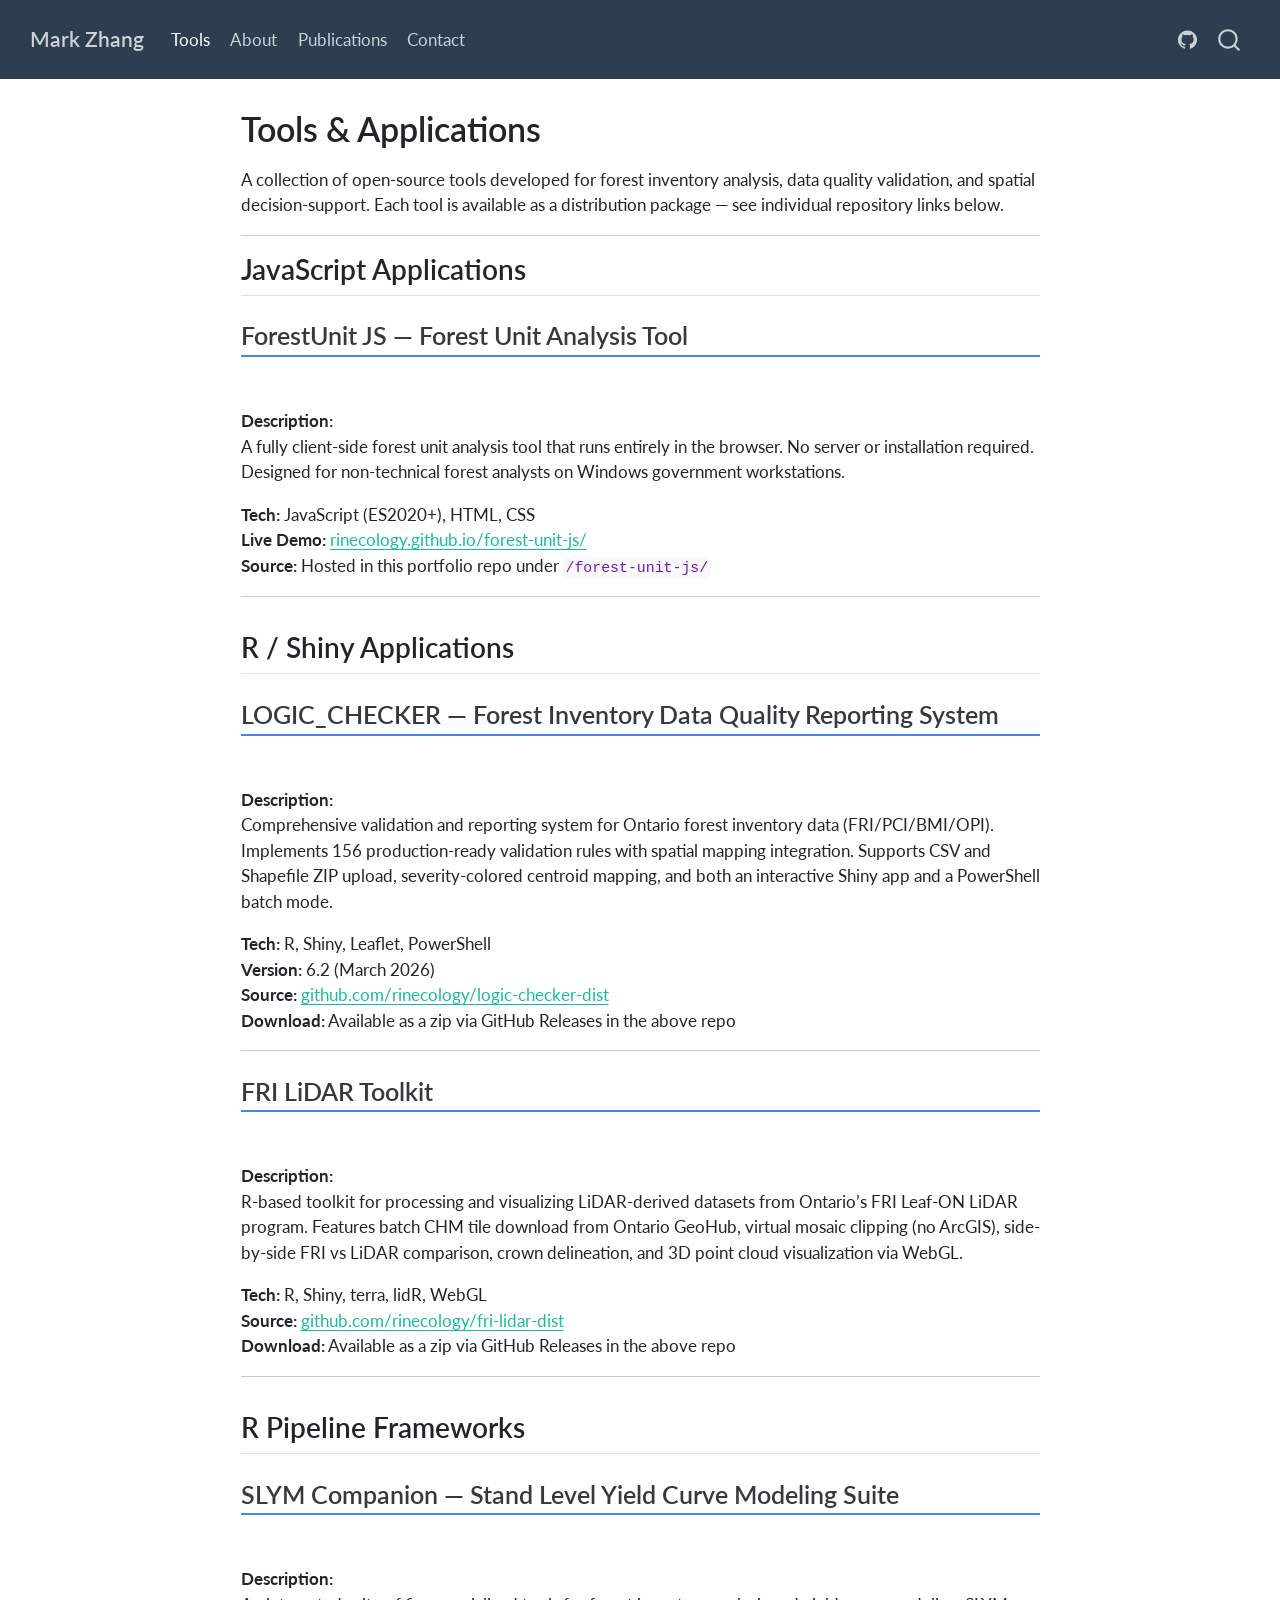
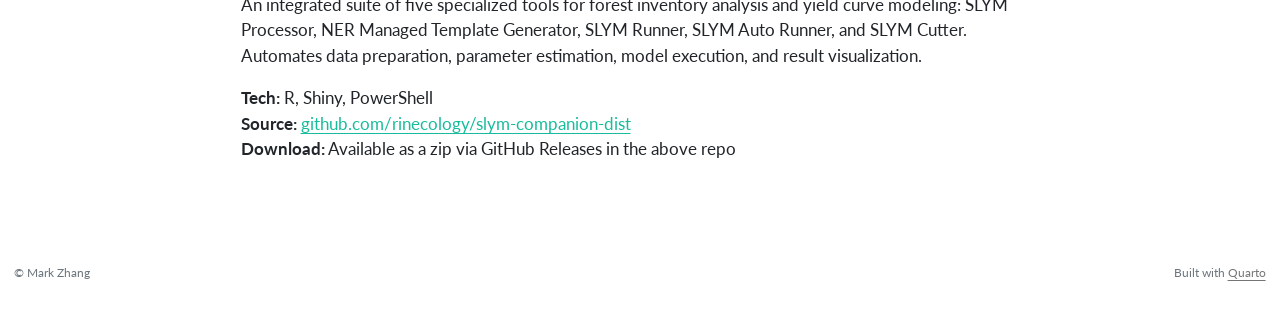
==== index.html @ b355d7df "Built site for gh-pages" ====
<!DOCTYPE html>
<html xmlns="http://www.w3.org/1999/xhtml" lang="en" xml:lang="en"><head>

<meta charset="utf-8">
<meta name="generator" content="quarto-1.7.31">

<meta name="viewport" content="width=device-width, initial-scale=1.0, user-scalable=yes">


<title>Tools &amp; Applications – Mark Zhang</title>
<style>
code{white-space: pre-wrap;}
span.smallcaps{font-variant: small-caps;}
div.columns{display: flex; gap: min(4vw, 1.5em);}
div.column{flex: auto; overflow-x: auto;}
div.hanging-indent{margin-left: 1.5em; text-indent: -1.5em;}
ul.task-list{list-style: none;}
ul.task-list li input[type="checkbox"] {
  width: 0.8em;
  margin: 0 0.8em 0.2em -1em; /* quarto-specific, see https://github.com/quarto-dev/quarto-cli/issues/4556 */ 
  vertical-align: middle;
}
</style>


<script src="site_libs/quarto-nav/quarto-nav.js"></script>
<script src="site_libs/quarto-nav/headroom.min.js"></script>
<script src="site_libs/clipboard/clipboard.min.js"></script>
<script src="site_libs/quarto-search/autocomplete.umd.js"></script>
<script src="site_libs/quarto-search/fuse.min.js"></script>
<script src="site_libs/quarto-search/quarto-search.js"></script>
<meta name="quarto:offset" content="./">
<script src="site_libs/quarto-html/quarto.js" type="module"></script>
<script src="site_libs/quarto-html/tabsets/tabsets.js" type="module"></script>
<script src="site_libs/quarto-html/popper.min.js"></script>
<script src="site_libs/quarto-html/tippy.umd.min.js"></script>
<script src="site_libs/quarto-html/anchor.min.js"></script>
<link href="site_libs/quarto-html/tippy.css" rel="stylesheet">
<link href="site_libs/quarto-html/quarto-syntax-highlighting-e1a5c8363afafaef2c763b6775fbf3ca.css" rel="stylesheet" id="quarto-text-highlighting-styles">
<script src="site_libs/bootstrap/bootstrap.min.js"></script>
<link href="site_libs/bootstrap/bootstrap-icons.css" rel="stylesheet">
<link href="site_libs/bootstrap/bootstrap-cc63fce9873912f1bbbccf05079cc9ea.min.css" rel="stylesheet" append-hash="true" id="quarto-bootstrap" data-mode="light">
<script id="quarto-search-options" type="application/json">{
  "location": "navbar",
  "copy-button": false,
  "collapse-after": 3,
  "panel-placement": "end",
  "type": "overlay",
  "limit": 50,
  "keyboard-shortcut": [
    "f",
    "/",
    "s"
  ],
  "show-item-context": false,
  "language": {
    "search-no-results-text": "No results",
    "search-matching-documents-text": "matching documents",
    "search-copy-link-title": "Copy link to search",
    "search-hide-matches-text": "Hide additional matches",
    "search-more-match-text": "more match in this document",
    "search-more-matches-text": "more matches in this document",
    "search-clear-button-title": "Clear",
    "search-text-placeholder": "",
    "search-detached-cancel-button-title": "Cancel",
    "search-submit-button-title": "Submit",
    "search-label": "Search"
  }
}</script>


<link rel="stylesheet" href="styles.css">
</head>

<body class="nav-fixed fullcontent quarto-light">

<div id="quarto-search-results"></div>
  <header id="quarto-header" class="headroom fixed-top">
    <nav class="navbar navbar-expand-lg " data-bs-theme="dark">
      <div class="navbar-container container-fluid">
      <div class="navbar-brand-container mx-auto">
    <a class="navbar-brand" href="./index.html">
    <span class="navbar-title">Mark Zhang</span>
    </a>
  </div>
            <div id="quarto-search" class="" title="Search"></div>
          <button class="navbar-toggler" type="button" data-bs-toggle="collapse" data-bs-target="#navbarCollapse" aria-controls="navbarCollapse" role="menu" aria-expanded="false" aria-label="Toggle navigation" onclick="if (window.quartoToggleHeadroom) { window.quartoToggleHeadroom(); }">
  <span class="navbar-toggler-icon"></span>
</button>
          <div class="collapse navbar-collapse" id="navbarCollapse">
            <ul class="navbar-nav navbar-nav-scroll me-auto">
  <li class="nav-item">
    <a class="nav-link active" href="./index.html" aria-current="page"> 
<span class="menu-text">Tools</span></a>
  </li>  
  <li class="nav-item">
    <a class="nav-link" href="./about.html"> 
<span class="menu-text">About</span></a>
  </li>  
  <li class="nav-item">
    <a class="nav-link" href="./publications.html"> 
<span class="menu-text">Publications</span></a>
  </li>  
  <li class="nav-item">
    <a class="nav-link" href="./contact.html"> 
<span class="menu-text">Contact</span></a>
  </li>  
</ul>
            <ul class="navbar-nav navbar-nav-scroll ms-auto">
  <li class="nav-item compact">
    <a class="nav-link" href="https://github.com/rinecology"> <i class="bi bi-github" role="img">
</i> 
<span class="menu-text"></span></a>
  </li>  
</ul>
          </div> <!-- /navcollapse -->
            <div class="quarto-navbar-tools">
</div>
      </div> <!-- /container-fluid -->
    </nav>
</header>
<!-- content -->
<div id="quarto-content" class="quarto-container page-columns page-rows-contents page-layout-article page-navbar">
<!-- sidebar -->
<!-- margin-sidebar -->
    
<!-- main -->
<main class="content" id="quarto-document-content">

<header id="title-block-header" class="quarto-title-block default">
<div class="quarto-title">
<h1 class="title">Tools &amp; Applications</h1>
</div>



<div class="quarto-title-meta">

    
  
    
  </div>
  


</header>


<p>A collection of open-source tools developed for forest inventory analysis, data quality validation, and spatial decision-support. Each tool is available as a distribution package — see individual repository links below.</p>
<hr>
<section id="javascript-applications" class="level2">
<h2 class="anchored" data-anchor-id="javascript-applications">JavaScript Applications</h2>
<section id="forestunit-js-forest-unit-analysis-tool" class="level3">
<h3 class="anchored" data-anchor-id="forestunit-js-forest-unit-analysis-tool">ForestUnit JS — Forest Unit Analysis Tool</h3>
<p><img src="images/screenshots/forest-unit.png" class="img-fluid"></p>
<p><strong>Description:</strong><br>
A fully client-side forest unit analysis tool that runs entirely in the browser. No server or installation required. Designed for non-technical forest analysts on Windows government workstations.</p>
<p><strong>Tech:</strong> JavaScript (ES2020+), HTML, CSS<br>
<strong>Live Demo:</strong> <a href="https://rinecology.github.io/forest-unit-js/">rinecology.github.io/forest-unit-js/</a><br>
<strong>Source:</strong> Hosted in this portfolio repo under <code>/forest-unit-js/</code></p>
<hr>
</section>
</section>
<section id="r-shiny-applications" class="level2">
<h2 class="anchored" data-anchor-id="r-shiny-applications">R / Shiny Applications</h2>
<section id="logic_checker-forest-inventory-data-quality-reporting-system" class="level3">
<h3 class="anchored" data-anchor-id="logic_checker-forest-inventory-data-quality-reporting-system">LOGIC_CHECKER — Forest Inventory Data Quality Reporting System</h3>
<p><img src="images/screenshots/logic-checker.png" class="img-fluid"></p>
<p><strong>Description:</strong><br>
Comprehensive validation and reporting system for Ontario forest inventory data (FRI/PCI/BMI/OPI). Implements 156 production-ready validation rules with spatial mapping integration. Supports CSV and Shapefile ZIP upload, severity-colored centroid mapping, and both an interactive Shiny app and a PowerShell batch mode.</p>
<p><strong>Tech:</strong> R, Shiny, Leaflet, PowerShell<br>
<strong>Version:</strong> 6.2 (March 2026)<br>
<strong>Source:</strong> <a href="https://github.com/rinecology/logic-checker-dist">github.com/rinecology/logic-checker-dist</a><br>
<strong>Download:</strong> Available as a zip via GitHub Releases in the above repo</p>
<hr>
</section>
<section id="fri-lidar-toolkit" class="level3">
<h3 class="anchored" data-anchor-id="fri-lidar-toolkit">FRI LiDAR Toolkit</h3>
<p><img src="images/screenshots/fri-lidar.png" class="img-fluid"></p>
<p><strong>Description:</strong><br>
R-based toolkit for processing and visualizing LiDAR-derived datasets from Ontario’s FRI Leaf-ON LiDAR program. Features batch CHM tile download from Ontario GeoHub, virtual mosaic clipping (no ArcGIS), side-by-side FRI vs LiDAR comparison, crown delineation, and 3D point cloud visualization via WebGL.</p>
<p><strong>Tech:</strong> R, Shiny, terra, lidR, WebGL<br>
<strong>Source:</strong> <a href="https://github.com/rinecology/fri-lidar-dist">github.com/rinecology/fri-lidar-dist</a><br>
<strong>Download:</strong> Available as a zip via GitHub Releases in the above repo</p>
<hr>
</section>
</section>
<section id="r-pipeline-frameworks" class="level2">
<h2 class="anchored" data-anchor-id="r-pipeline-frameworks">R Pipeline Frameworks</h2>
<section id="slym-companion-stand-level-yield-curve-modeling-suite" class="level3">
<h3 class="anchored" data-anchor-id="slym-companion-stand-level-yield-curve-modeling-suite">SLYM Companion — Stand Level Yield Curve Modeling Suite</h3>
<p><img src="images/screenshots/slym.png" class="img-fluid"></p>
<p><strong>Description:</strong><br>
An integrated suite of five specialized tools for forest inventory analysis and yield curve modeling: SLYM Processor, NER Managed Template Generator, SLYM Runner, SLYM Auto Runner, and SLYM Cutter. Automates data preparation, parameter estimation, model execution, and result visualization.</p>
<p><strong>Tech:</strong> R, Shiny, PowerShell<br>
<strong>Source:</strong> <a href="https://github.com/rinecology/slym-companion-dist">github.com/rinecology/slym-companion-dist</a><br>
<strong>Download:</strong> Available as a zip via GitHub Releases in the above repo</p>


</section>
</section>

</main> <!-- /main -->
<script id="quarto-html-after-body" type="application/javascript">
  window.document.addEventListener("DOMContentLoaded", function (event) {
    const icon = "";
    const anchorJS = new window.AnchorJS();
    anchorJS.options = {
      placement: 'right',
      icon: icon
    };
    anchorJS.add('.anchored');
    const isCodeAnnotation = (el) => {
      for (const clz of el.classList) {
        if (clz.startsWith('code-annotation-')) {                     
          return true;
        }
      }
      return false;
    }
    const onCopySuccess = function(e) {
      // button target
      const button = e.trigger;
      // don't keep focus
      button.blur();
      // flash "checked"
      button.classList.add('code-copy-button-checked');
      var currentTitle = button.getAttribute("title");
      button.setAttribute("title", "Copied!");
      let tooltip;
      if (window.bootstrap) {
        button.setAttribute("data-bs-toggle", "tooltip");
        button.setAttribute("data-bs-placement", "left");
        button.setAttribute("data-bs-title", "Copied!");
        tooltip = new bootstrap.Tooltip(button, 
          { trigger: "manual", 
            customClass: "code-copy-button-tooltip",
            offset: [0, -8]});
        tooltip.show();    
      }
      setTimeout(function() {
        if (tooltip) {
          tooltip.hide();
          button.removeAttribute("data-bs-title");
          button.removeAttribute("data-bs-toggle");
          button.removeAttribute("data-bs-placement");
        }
        button.setAttribute("title", currentTitle);
        button.classList.remove('code-copy-button-checked');
      }, 1000);
      // clear code selection
      e.clearSelection();
    }
    const getTextToCopy = function(trigger) {
        const codeEl = trigger.previousElementSibling.cloneNode(true);
        for (const childEl of codeEl.children) {
          if (isCodeAnnotation(childEl)) {
            childEl.remove();
          }
        }
        return codeEl.innerText;
    }
    const clipboard = new window.ClipboardJS('.code-copy-button:not([data-in-quarto-modal])', {
      text: getTextToCopy
    });
    clipboard.on('success', onCopySuccess);
    if (window.document.getElementById('quarto-embedded-source-code-modal')) {
      const clipboardModal = new window.ClipboardJS('.code-copy-button[data-in-quarto-modal]', {
        text: getTextToCopy,
        container: window.document.getElementById('quarto-embedded-source-code-modal')
      });
      clipboardModal.on('success', onCopySuccess);
    }
      var localhostRegex = new RegExp(/^(?:http|https):\/\/localhost\:?[0-9]*\//);
      var mailtoRegex = new RegExp(/^mailto:/);
        var filterRegex = new RegExp('/' + window.location.host + '/');
      var isInternal = (href) => {
          return filterRegex.test(href) || localhostRegex.test(href) || mailtoRegex.test(href);
      }
      // Inspect non-navigation links and adorn them if external
     var links = window.document.querySelectorAll('a[href]:not(.nav-link):not(.navbar-brand):not(.toc-action):not(.sidebar-link):not(.sidebar-item-toggle):not(.pagination-link):not(.no-external):not([aria-hidden]):not(.dropdown-item):not(.quarto-navigation-tool):not(.about-link)');
      for (var i=0; i<links.length; i++) {
        const link = links[i];
        if (!isInternal(link.href)) {
          // undo the damage that might have been done by quarto-nav.js in the case of
          // links that we want to consider external
          if (link.dataset.originalHref !== undefined) {
            link.href = link.dataset.originalHref;
          }
        }
      }
    function tippyHover(el, contentFn, onTriggerFn, onUntriggerFn) {
      const config = {
        allowHTML: true,
        maxWidth: 500,
        delay: 100,
        arrow: false,
        appendTo: function(el) {
            return el.parentElement;
        },
        interactive: true,
        interactiveBorder: 10,
        theme: 'quarto',
        placement: 'bottom-start',
      };
      if (contentFn) {
        config.content = contentFn;
      }
      if (onTriggerFn) {
        config.onTrigger = onTriggerFn;
      }
      if (onUntriggerFn) {
        config.onUntrigger = onUntriggerFn;
      }
      window.tippy(el, config); 
    }
    const noterefs = window.document.querySelectorAll('a[role="doc-noteref"]');
    for (var i=0; i<noterefs.length; i++) {
      const ref = noterefs[i];
      tippyHover(ref, function() {
        // use id or data attribute instead here
        let href = ref.getAttribute('data-footnote-href') || ref.getAttribute('href');
        try { href = new URL(href).hash; } catch {}
        const id = href.replace(/^#\/?/, "");
        const note = window.document.getElementById(id);
        if (note) {
          return note.innerHTML;
        } else {
          return "";
        }
      });
    }
    const xrefs = window.document.querySelectorAll('a.quarto-xref');
    const processXRef = (id, note) => {
      // Strip column container classes
      const stripColumnClz = (el) => {
        el.classList.remove("page-full", "page-columns");
        if (el.children) {
          for (const child of el.children) {
            stripColumnClz(child);
          }
        }
      }
      stripColumnClz(note)
      if (id === null || id.startsWith('sec-')) {
        // Special case sections, only their first couple elements
        const container = document.createElement("div");
        if (note.children && note.children.length > 2) {
          container.appendChild(note.children[0].cloneNode(true));
          for (let i = 1; i < note.children.length; i++) {
            const child = note.children[i];
            if (child.tagName === "P" && child.innerText === "") {
              continue;
            } else {
              container.appendChild(child.cloneNode(true));
              break;
            }
          }
          if (window.Quarto?.typesetMath) {
            window.Quarto.typesetMath(container);
          }
          return container.innerHTML
        } else {
          if (window.Quarto?.typesetMath) {
            window.Quarto.typesetMath(note);
          }
          return note.innerHTML;
        }
      } else {
        // Remove any anchor links if they are present
        const anchorLink = note.querySelector('a.anchorjs-link');
        if (anchorLink) {
          anchorLink.remove();
        }
        if (window.Quarto?.typesetMath) {
          window.Quarto.typesetMath(note);
        }
        if (note.classList.contains("callout")) {
          return note.outerHTML;
        } else {
          return note.innerHTML;
        }
      }
    }
    for (var i=0; i<xrefs.length; i++) {
      const xref = xrefs[i];
      tippyHover(xref, undefined, function(instance) {
        instance.disable();
        let url = xref.getAttribute('href');
        let hash = undefined; 
        if (url.startsWith('#')) {
          hash = url;
        } else {
          try { hash = new URL(url).hash; } catch {}
        }
        if (hash) {
          const id = hash.replace(/^#\/?/, "");
          const note = window.document.getElementById(id);
          if (note !== null) {
            try {
              const html = processXRef(id, note.cloneNode(true));
              instance.setContent(html);
            } finally {
              instance.enable();
              instance.show();
            }
          } else {
            // See if we can fetch this
            fetch(url.split('#')[0])
            .then(res => res.text())
            .then(html => {
              const parser = new DOMParser();
              const htmlDoc = parser.parseFromString(html, "text/html");
              const note = htmlDoc.getElementById(id);
              if (note !== null) {
                const html = processXRef(id, note);
                instance.setContent(html);
              } 
            }).finally(() => {
              instance.enable();
              instance.show();
            });
          }
        } else {
          // See if we can fetch a full url (with no hash to target)
          // This is a special case and we should probably do some content thinning / targeting
          fetch(url)
          .then(res => res.text())
          .then(html => {
            const parser = new DOMParser();
            const htmlDoc = parser.parseFromString(html, "text/html");
            const note = htmlDoc.querySelector('main.content');
            if (note !== null) {
              // This should only happen for chapter cross references
              // (since there is no id in the URL)
              // remove the first header
              if (note.children.length > 0 && note.children[0].tagName === "HEADER") {
                note.children[0].remove();
              }
              const html = processXRef(null, note);
              instance.setContent(html);
            } 
          }).finally(() => {
            instance.enable();
            instance.show();
          });
        }
      }, function(instance) {
      });
    }
        let selectedAnnoteEl;
        const selectorForAnnotation = ( cell, annotation) => {
          let cellAttr = 'data-code-cell="' + cell + '"';
          let lineAttr = 'data-code-annotation="' +  annotation + '"';
          const selector = 'span[' + cellAttr + '][' + lineAttr + ']';
          return selector;
        }
        const selectCodeLines = (annoteEl) => {
          const doc = window.document;
          const targetCell = annoteEl.getAttribute("data-target-cell");
          const targetAnnotation = annoteEl.getAttribute("data-target-annotation");
          const annoteSpan = window.document.querySelector(selectorForAnnotation(targetCell, targetAnnotation));
          const lines = annoteSpan.getAttribute("data-code-lines").split(",");
          const lineIds = lines.map((line) => {
            return targetCell + "-" + line;
          })
          let top = null;
          let height = null;
          let parent = null;
          if (lineIds.length > 0) {
              //compute the position of the single el (top and bottom and make a div)
              const el = window.document.getElementById(lineIds[0]);
              top = el.offsetTop;
              height = el.offsetHeight;
              parent = el.parentElement.parentElement;
            if (lineIds.length > 1) {
              const lastEl = window.document.getElementById(lineIds[lineIds.length - 1]);
              const bottom = lastEl.offsetTop + lastEl.offsetHeight;
              height = bottom - top;
            }
            if (top !== null && height !== null && parent !== null) {
              // cook up a div (if necessary) and position it 
              let div = window.document.getElementById("code-annotation-line-highlight");
              if (div === null) {
                div = window.document.createElement("div");
                div.setAttribute("id", "code-annotation-line-highlight");
                div.style.position = 'absolute';
                parent.appendChild(div);
              }
              div.style.top = top - 2 + "px";
              div.style.height = height + 4 + "px";
              div.style.left = 0;
              let gutterDiv = window.document.getElementById("code-annotation-line-highlight-gutter");
              if (gutterDiv === null) {
                gutterDiv = window.document.createElement("div");
                gutterDiv.setAttribute("id", "code-annotation-line-highlight-gutter");
                gutterDiv.style.position = 'absolute';
                const codeCell = window.document.getElementById(targetCell);
                const gutter = codeCell.querySelector('.code-annotation-gutter');
                gutter.appendChild(gutterDiv);
              }
              gutterDiv.style.top = top - 2 + "px";
              gutterDiv.style.height = height + 4 + "px";
            }
            selectedAnnoteEl = annoteEl;
          }
        };
        const unselectCodeLines = () => {
          const elementsIds = ["code-annotation-line-highlight", "code-annotation-line-highlight-gutter"];
          elementsIds.forEach((elId) => {
            const div = window.document.getElementById(elId);
            if (div) {
              div.remove();
            }
          });
          selectedAnnoteEl = undefined;
        };
          // Handle positioning of the toggle
      window.addEventListener(
        "resize",
        throttle(() => {
          elRect = undefined;
          if (selectedAnnoteEl) {
            selectCodeLines(selectedAnnoteEl);
          }
        }, 10)
      );
      function throttle(fn, ms) {
      let throttle = false;
      let timer;
        return (...args) => {
          if(!throttle) { // first call gets through
              fn.apply(this, args);
              throttle = true;
          } else { // all the others get throttled
              if(timer) clearTimeout(timer); // cancel #2
              timer = setTimeout(() => {
                fn.apply(this, args);
                timer = throttle = false;
              }, ms);
          }
        };
      }
        // Attach click handler to the DT
        const annoteDls = window.document.querySelectorAll('dt[data-target-cell]');
        for (const annoteDlNode of annoteDls) {
          annoteDlNode.addEventListener('click', (event) => {
            const clickedEl = event.target;
            if (clickedEl !== selectedAnnoteEl) {
              unselectCodeLines();
              const activeEl = window.document.querySelector('dt[data-target-cell].code-annotation-active');
              if (activeEl) {
                activeEl.classList.remove('code-annotation-active');
              }
              selectCodeLines(clickedEl);
              clickedEl.classList.add('code-annotation-active');
            } else {
              // Unselect the line
              unselectCodeLines();
              clickedEl.classList.remove('code-annotation-active');
            }
          });
        }
    const findCites = (el) => {
      const parentEl = el.parentElement;
      if (parentEl) {
        const cites = parentEl.dataset.cites;
        if (cites) {
          return {
            el,
            cites: cites.split(' ')
          };
        } else {
          return findCites(el.parentElement)
        }
      } else {
        return undefined;
      }
    };
    var bibliorefs = window.document.querySelectorAll('a[role="doc-biblioref"]');
    for (var i=0; i<bibliorefs.length; i++) {
      const ref = bibliorefs[i];
      const citeInfo = findCites(ref);
      if (citeInfo) {
        tippyHover(citeInfo.el, function() {
          var popup = window.document.createElement('div');
          citeInfo.cites.forEach(function(cite) {
            var citeDiv = window.document.createElement('div');
            citeDiv.classList.add('hanging-indent');
            citeDiv.classList.add('csl-entry');
            var biblioDiv = window.document.getElementById('ref-' + cite);
            if (biblioDiv) {
              citeDiv.innerHTML = biblioDiv.innerHTML;
            }
            popup.appendChild(citeDiv);
          });
          return popup.innerHTML;
        });
      }
    }
  });
  </script>
</div> <!-- /content -->
<footer class="footer">
  <div class="nav-footer">
    <div class="nav-footer-left">
<p>© Mark Zhang</p>
</div>   
    <div class="nav-footer-center">
      &nbsp;
    </div>
    <div class="nav-footer-right">
<p>Built with <a href="https://quarto.org">Quarto</a></p>
</div>
  </div>
</footer>




</body></html>
---- site_libs/quarto-html/tippy.css ----
.tippy-box[data-animation=fade][data-state=hidden]{opacity:0}[data-tippy-root]{max-width:calc(100vw - 10px)}.tippy-box{position:relative;background-color:#333;color:#fff;border-radius:4px;font-size:14px;line-height:1.4;white-space:normal;outline:0;transition-property:transform,visibility,opacity}.tippy-box[data-placement^=top]>.tippy-arrow{bottom:0}.tippy-box[data-placement^=top]>.tippy-arrow:before{bottom:-7px;left:0;border-width:8px 8px 0;border-top-color:initial;transform-origin:center top}.tippy-box[data-placement^=bottom]>.tippy-arrow{top:0}.tippy-box[data-placement^=bottom]>.tippy-arrow:before{top:-7px;left:0;border-width:0 8px 8px;border-bottom-color:initial;transform-origin:center bottom}.tippy-box[data-placement^=left]>.tippy-arrow{right:0}.tippy-box[data-placement^=left]>.tippy-arrow:before{border-width:8px 0 8px 8px;border-left-color:initial;right:-7px;transform-origin:center left}.tippy-box[data-placement^=right]>.tippy-arrow{left:0}.tippy-box[data-placement^=right]>.tippy-arrow:before{left:-7px;border-width:8px 8px 8px 0;border-right-color:initial;transform-origin:center right}.tippy-box[data-inertia][data-state=visible]{transition-timing-function:cubic-bezier(.54,1.5,.38,1.11)}.tippy-arrow{width:16px;height:16px;color:#333}.tippy-arrow:before{content:"";position:absolute;border-color:transparent;border-style:solid}.tippy-content{position:relative;padding:5px 9px;z-index:1}
---- site_libs/quarto-html/quarto-syntax-highlighting-e1a5c8363afafaef2c763b6775fbf3ca.css ----
/* quarto syntax highlight colors */
:root {
  --quarto-hl-ot-color: #003B4F;
  --quarto-hl-at-color: #657422;
  --quarto-hl-ss-color: #20794D;
  --quarto-hl-an-color: #5E5E5E;
  --quarto-hl-fu-color: #4758AB;
  --quarto-hl-st-color: #20794D;
  --quarto-hl-cf-color: #003B4F;
  --quarto-hl-op-color: #5E5E5E;
  --quarto-hl-er-color: #AD0000;
  --quarto-hl-bn-color: #AD0000;
  --quarto-hl-al-color: #AD0000;
  --quarto-hl-va-color: #111111;
  --quarto-hl-bu-color: inherit;
  --quarto-hl-ex-color: inherit;
  --quarto-hl-pp-color: #AD0000;
  --quarto-hl-in-color: #5E5E5E;
  --quarto-hl-vs-color: #20794D;
  --quarto-hl-wa-color: #5E5E5E;
  --quarto-hl-do-color: #5E5E5E;
  --quarto-hl-im-color: #00769E;
  --quarto-hl-ch-color: #20794D;
  --quarto-hl-dt-color: #AD0000;
  --quarto-hl-fl-color: #AD0000;
  --quarto-hl-co-color: #5E5E5E;
  --quarto-hl-cv-color: #5E5E5E;
  --quarto-hl-cn-color: #8f5902;
  --quarto-hl-sc-color: #5E5E5E;
  --quarto-hl-dv-color: #AD0000;
  --quarto-hl-kw-color: #003B4F;
}

/* other quarto variables */
:root {
  --quarto-font-monospace: SFMono-Regular, Menlo, Monaco, Consolas, "Liberation Mono", "Courier New", monospace;
}

/* syntax highlight based on Pandoc's rules */
pre > code.sourceCode > span {
  color: #003B4F;
}

code.sourceCode > span {
  color: #003B4F;
}

div.sourceCode,
div.sourceCode pre.sourceCode {
  color: #003B4F;
}

/* Normal */
code span {
  color: #003B4F;
}

/* Alert */
code span.al {
  color: #AD0000;
  font-style: inherit;
}

/* Annotation */
code span.an {
  color: #5E5E5E;
  font-style: inherit;
}

/* Attribute */
code span.at {
  color: #657422;
  font-style: inherit;
}

/* BaseN */
code span.bn {
  color: #AD0000;
  font-style: inherit;
}

/* BuiltIn */
code span.bu {
  font-style: inherit;
}

/* ControlFlow */
code span.cf {
  color: #003B4F;
  font-weight: bold;
  font-style: inherit;
}

/* Char */
code span.ch {
  color: #20794D;
  font-style: inherit;
}

/* Constant */
code span.cn {
  color: #8f5902;
  font-style: inherit;
}

/* Comment */
code span.co {
  color: #5E5E5E;
  font-style: inherit;
}

/* CommentVar */
code span.cv {
  color: #5E5E5E;
  font-style: italic;
}

/* Documentation */
code span.do {
  color: #5E5E5E;
  font-style: italic;
}

/* DataType */
code span.dt {
  color: #AD0000;
  font-style: inherit;
}

/* DecVal */
code span.dv {
  color: #AD0000;
  font-style: inherit;
}

/* Error */
code span.er {
  color: #AD0000;
  font-style: inherit;
}

/* Extension */
code span.ex {
  font-style: inherit;
}

/* Float */
code span.fl {
  color: #AD0000;
  font-style: inherit;
}

/* Function */
code span.fu {
  color: #4758AB;
  font-style: inherit;
}

/* Import */
code span.im {
  color: #00769E;
  font-style: inherit;
}

/* Information */
code span.in {
  color: #5E5E5E;
  font-style: inherit;
}

/* Keyword */
code span.kw {
  color: #003B4F;
  font-weight: bold;
  font-style: inherit;
}

/* Operator */
code span.op {
  color: #5E5E5E;
  font-style: inherit;
}

/* Other */
code span.ot {
  color: #003B4F;
  font-style: inherit;
}

/* Preprocessor */
code span.pp {
  color: #AD0000;
  font-style: inherit;
}

/* SpecialChar */
code span.sc {
  color: #5E5E5E;
  font-style: inherit;
}

/* SpecialString */
code span.ss {
  color: #20794D;
  font-style: inherit;
}

/* String */
code span.st {
  color: #20794D;
  font-style: inherit;
}

/* Variable */
code span.va {
  color: #111111;
  font-style: inherit;
}

/* VerbatimString */
code span.vs {
  color: #20794D;
  font-style: inherit;
}

/* Warning */
code span.wa {
  color: #5E5E5E;
  font-style: italic;
}

.prevent-inlining {
  content: "</";
}

/*# sourceMappingURL=c735b2cac6c846c1abc72f5ce1520814.css.map */
---- styles.css ----
/* Tool card screenshots */
.quarto-figure img,
article img {
  border: 1px solid #dee2e6;
  border-radius: 4px;
  max-width: 100%;
  margin-bottom: 0.5rem;
}

/* Tool section headings */
h3 {
  margin-top: 1.5rem;
  padding-bottom: 0.25rem;
  border-bottom: 2px solid #2c7be5;
}

/* Publication entries */
.publications-list p {
  margin-bottom: 1rem;
}

/* Navbar brand */
.navbar-brand {
  font-weight: 600;
}

/* Footer */
.nav-footer {
  font-size: 0.85rem;
  color: #6c757d;
}
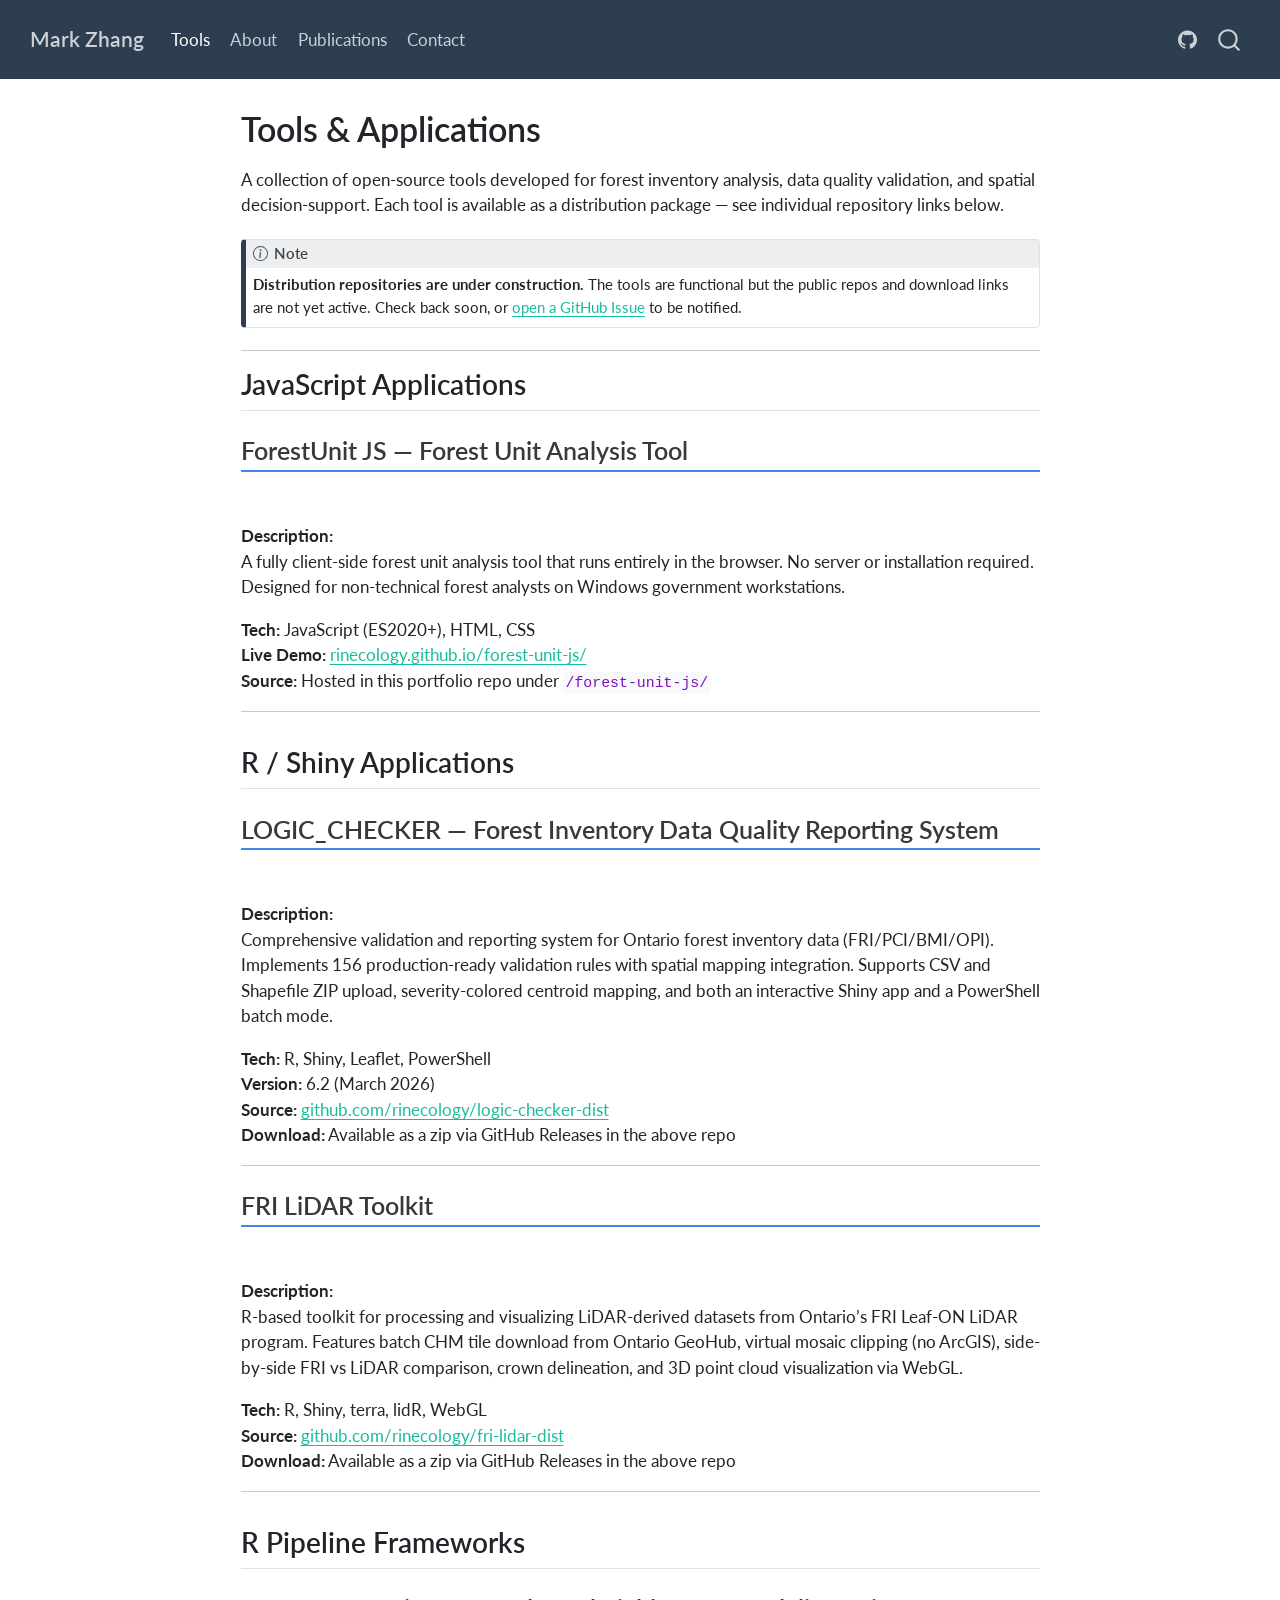
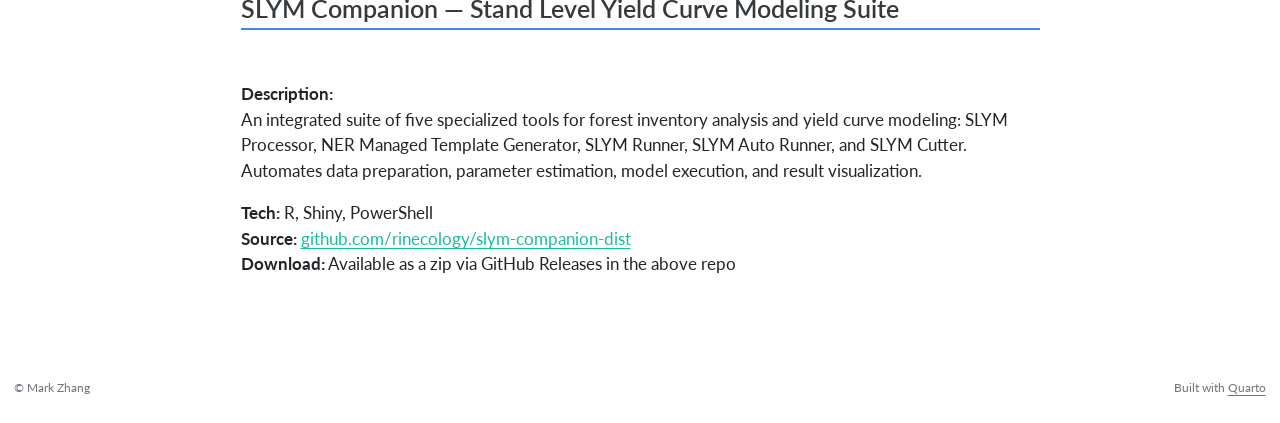
==== commit 8d455547: "Built site for gh-pages" ====
--- a/index.html
+++ b/index.html
@@ -147,6 +147,19 @@
 
 
 <p>A collection of open-source tools developed for forest inventory analysis, data quality validation, and spatial decision-support. Each tool is available as a distribution package — see individual repository links below.</p>
+<div class="callout callout-style-default callout-note callout-titled">
+<div class="callout-header d-flex align-content-center">
+<div class="callout-icon-container">
+<i class="callout-icon"></i>
+</div>
+<div class="callout-title-container flex-fill">
+Note
+</div>
+</div>
+<div class="callout-body-container callout-body">
+<p><strong>Distribution repositories are under construction.</strong> The tools are functional but the public repos and download links are not yet active. Check back soon, or <a href="https://github.com/rinecology">open a GitHub Issue</a> to be notified.</p>
+</div>
+</div>
 <hr>
 <section id="javascript-applications" class="level2">
 <h2 class="anchored" data-anchor-id="javascript-applications">JavaScript Applications</h2>
@@ -273,7 +286,7 @@
     }
       var localhostRegex = new RegExp(/^(?:http|https):\/\/localhost\:?[0-9]*\//);
       var mailtoRegex = new RegExp(/^mailto:/);
-        var filterRegex = new RegExp('/' + window.location.host + '/');
+        var filterRegex = new RegExp("https:\/\/rinecology\.github\.io\/");
       var isInternal = (href) => {
           return filterRegex.test(href) || localhostRegex.test(href) || mailtoRegex.test(href);
       }
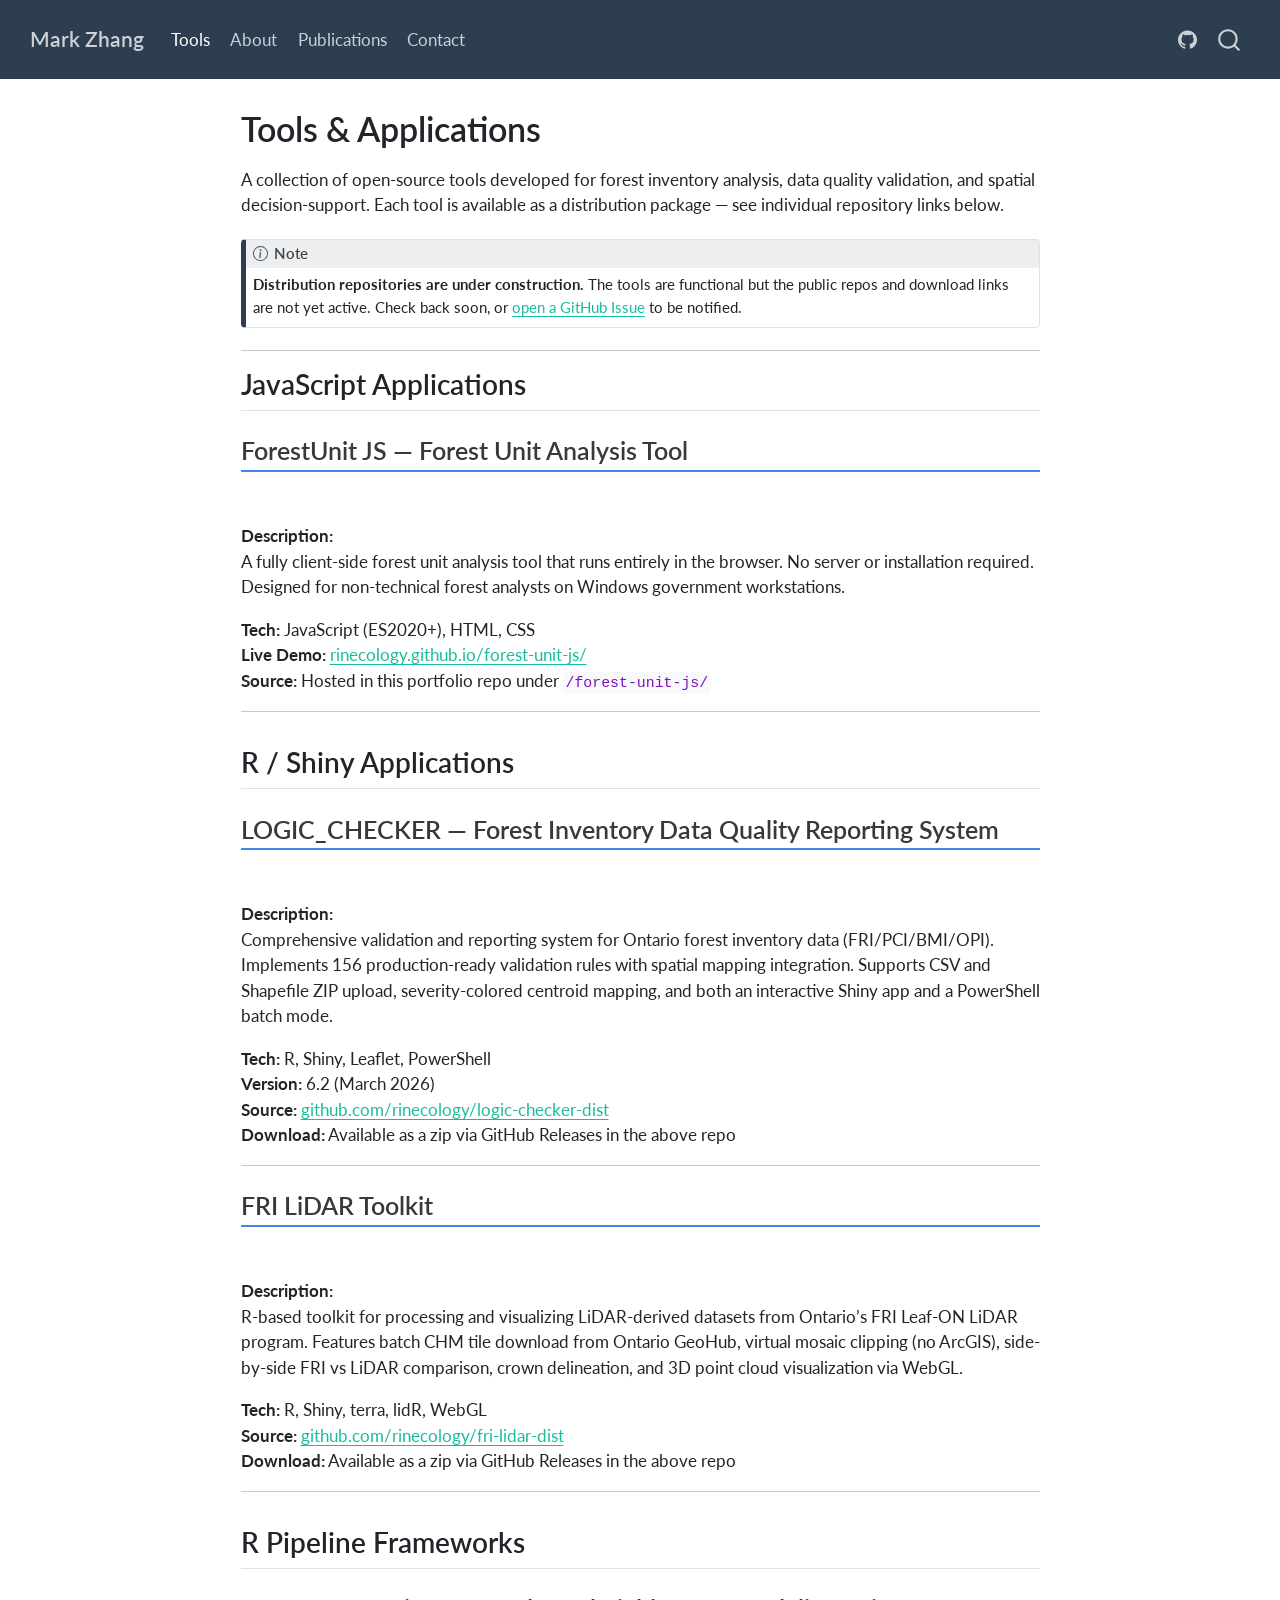
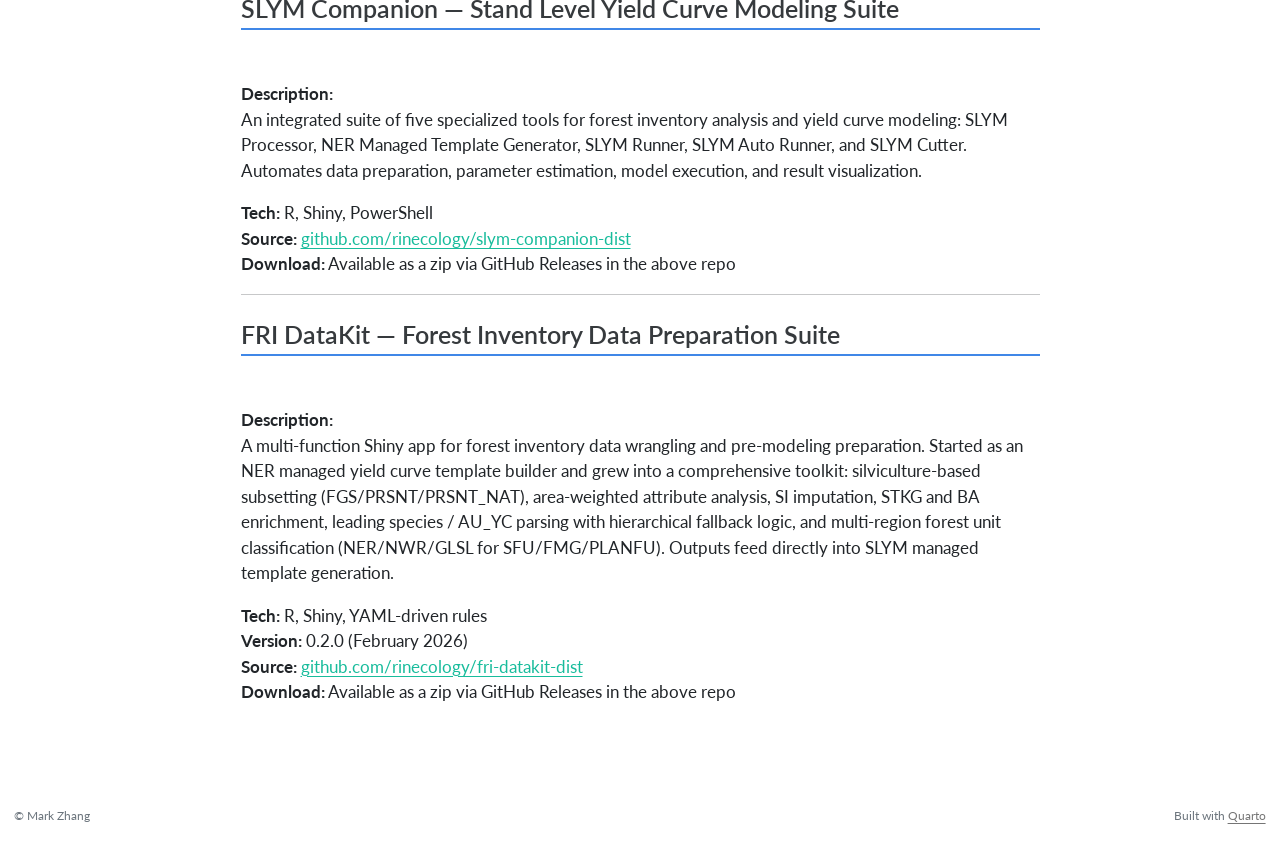
==== commit eddf51bf: "Built site for gh-pages" ====
--- a/index.html
+++ b/index.html
@@ -207,6 +207,17 @@
 An integrated suite of five specialized tools for forest inventory analysis and yield curve modeling: SLYM Processor, NER Managed Template Generator, SLYM Runner, SLYM Auto Runner, and SLYM Cutter. Automates data preparation, parameter estimation, model execution, and result visualization.</p>
 <p><strong>Tech:</strong> R, Shiny, PowerShell<br>
 <strong>Source:</strong> <a href="https://github.com/rinecology/slym-companion-dist">github.com/rinecology/slym-companion-dist</a><br>
+<strong>Download:</strong> Available as a zip via GitHub Releases in the above repo</p>
+<hr>
+</section>
+<section id="fri-datakit-forest-inventory-data-preparation-suite" class="level3">
+<h3 class="anchored" data-anchor-id="fri-datakit-forest-inventory-data-preparation-suite">FRI DataKit — Forest Inventory Data Preparation Suite</h3>
+<p><img src="images/screenshots/fri-datakit.png" class="img-fluid"></p>
+<p><strong>Description:</strong><br>
+A multi-function Shiny app for forest inventory data wrangling and pre-modeling preparation. Started as an NER managed yield curve template builder and grew into a comprehensive toolkit: silviculture-based subsetting (FGS/PRSNT/PRSNT_NAT), area-weighted attribute analysis, SI imputation, STKG and BA enrichment, leading species / AU_YC parsing with hierarchical fallback logic, and multi-region forest unit classification (NER/NWR/GLSL for SFU/FMG/PLANFU). Outputs feed directly into SLYM managed template generation.</p>
+<p><strong>Tech:</strong> R, Shiny, YAML-driven rules<br>
+<strong>Version:</strong> 0.2.0 (February 2026)<br>
+<strong>Source:</strong> <a href="https://github.com/rinecology/fri-datakit-dist">github.com/rinecology/fri-datakit-dist</a><br>
 <strong>Download:</strong> Available as a zip via GitHub Releases in the above repo</p>
 
 
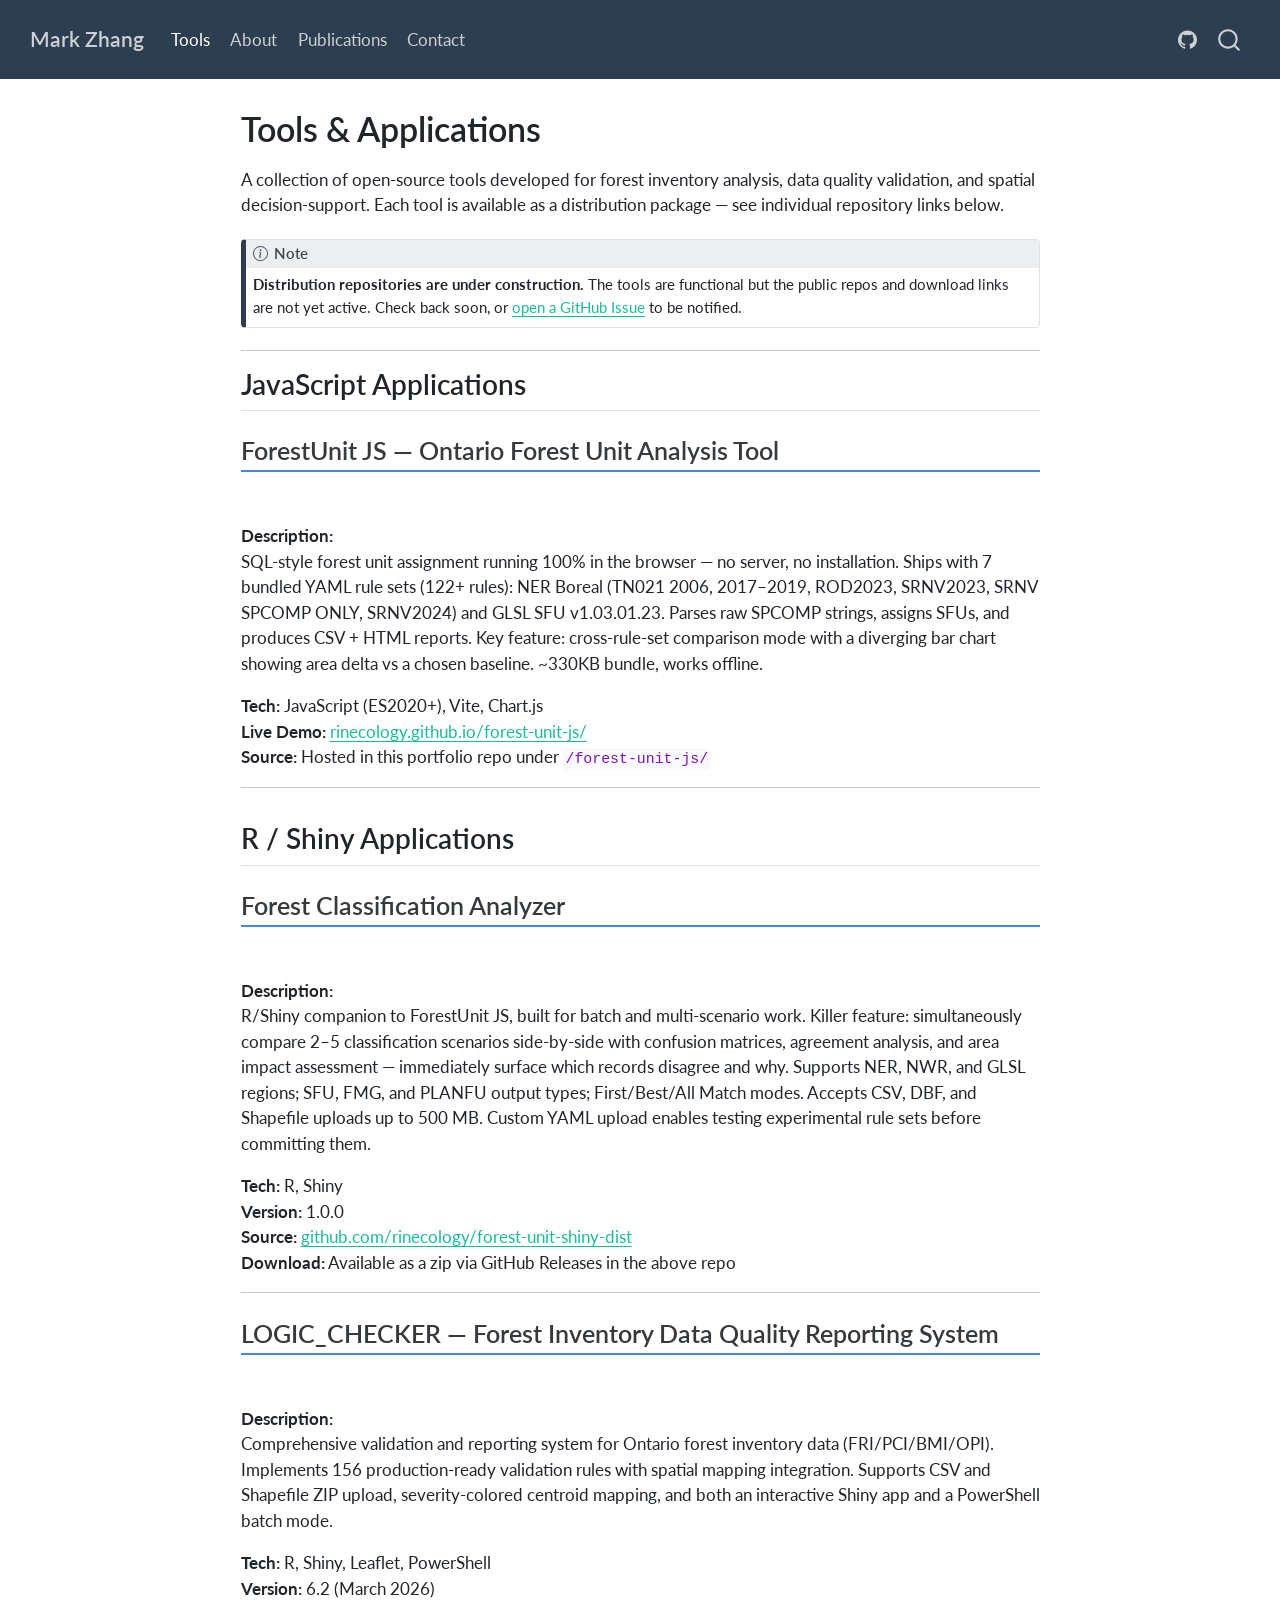
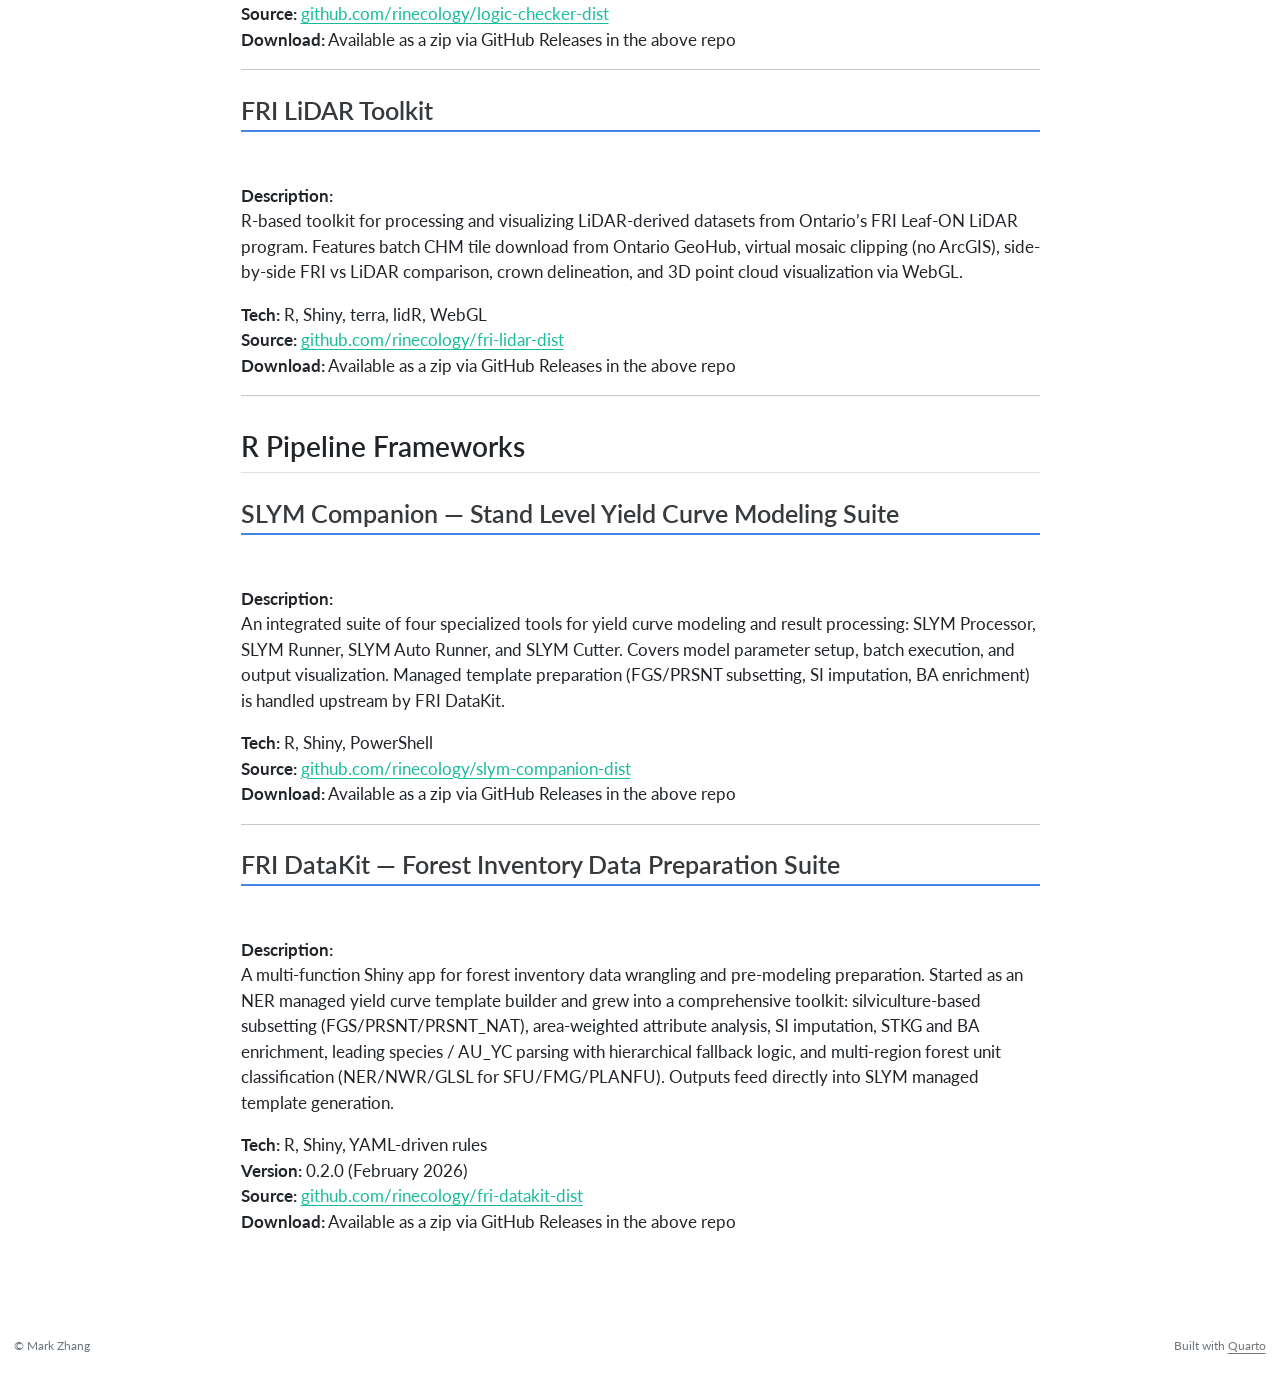
==== commit 175d2ce3: "Built site for gh-pages" ====
--- a/index.html
+++ b/index.html
@@ -163,12 +163,12 @@
 <hr>
 <section id="javascript-applications" class="level2">
 <h2 class="anchored" data-anchor-id="javascript-applications">JavaScript Applications</h2>
-<section id="forestunit-js-forest-unit-analysis-tool" class="level3">
-<h3 class="anchored" data-anchor-id="forestunit-js-forest-unit-analysis-tool">ForestUnit JS — Forest Unit Analysis Tool</h3>
+<section id="forestunit-js-ontario-forest-unit-analysis-tool" class="level3">
+<h3 class="anchored" data-anchor-id="forestunit-js-ontario-forest-unit-analysis-tool">ForestUnit JS — Ontario Forest Unit Analysis Tool</h3>
 <p><img src="images/screenshots/forest-unit.png" class="img-fluid"></p>
 <p><strong>Description:</strong><br>
-A fully client-side forest unit analysis tool that runs entirely in the browser. No server or installation required. Designed for non-technical forest analysts on Windows government workstations.</p>
-<p><strong>Tech:</strong> JavaScript (ES2020+), HTML, CSS<br>
+SQL-style forest unit assignment running 100% in the browser — no server, no installation. Ships with 7 bundled YAML rule sets (122+ rules): NER Boreal (TN021 2006, 2017–2019, ROD2023, SRNV2023, SRNV SPCOMP ONLY, SRNV2024) and GLSL SFU v1.03.01.23. Parses raw SPCOMP strings, assigns SFUs, and produces CSV + HTML reports. Key feature: cross-rule-set comparison mode with a diverging bar chart showing area delta vs a chosen baseline. ~330KB bundle, works offline.</p>
+<p><strong>Tech:</strong> JavaScript (ES2020+), Vite, Chart.js<br>
 <strong>Live Demo:</strong> <a href="https://rinecology.github.io/forest-unit-js/">rinecology.github.io/forest-unit-js/</a><br>
 <strong>Source:</strong> Hosted in this portfolio repo under <code>/forest-unit-js/</code></p>
 <hr>
@@ -176,6 +176,17 @@
 </section>
 <section id="r-shiny-applications" class="level2">
 <h2 class="anchored" data-anchor-id="r-shiny-applications">R / Shiny Applications</h2>
+<section id="forest-classification-analyzer" class="level3">
+<h3 class="anchored" data-anchor-id="forest-classification-analyzer">Forest Classification Analyzer</h3>
+<p><img src="images/screenshots/forest-unit-shiny.png" class="img-fluid"></p>
+<p><strong>Description:</strong><br>
+R/Shiny companion to ForestUnit JS, built for batch and multi-scenario work. Killer feature: simultaneously compare 2–5 classification scenarios side-by-side with confusion matrices, agreement analysis, and area impact assessment — immediately surface which records disagree and why. Supports NER, NWR, and GLSL regions; SFU, FMG, and PLANFU output types; First/Best/All Match modes. Accepts CSV, DBF, and Shapefile uploads up to 500 MB. Custom YAML upload enables testing experimental rule sets before committing them.</p>
+<p><strong>Tech:</strong> R, Shiny<br>
+<strong>Version:</strong> 1.0.0<br>
+<strong>Source:</strong> <a href="https://github.com/rinecology/forest-unit-shiny-dist">github.com/rinecology/forest-unit-shiny-dist</a><br>
+<strong>Download:</strong> Available as a zip via GitHub Releases in the above repo</p>
+<hr>
+</section>
 <section id="logic_checker-forest-inventory-data-quality-reporting-system" class="level3">
 <h3 class="anchored" data-anchor-id="logic_checker-forest-inventory-data-quality-reporting-system">LOGIC_CHECKER — Forest Inventory Data Quality Reporting System</h3>
 <p><img src="images/screenshots/logic-checker.png" class="img-fluid"></p>
@@ -204,7 +215,7 @@
 <h3 class="anchored" data-anchor-id="slym-companion-stand-level-yield-curve-modeling-suite">SLYM Companion — Stand Level Yield Curve Modeling Suite</h3>
 <p><img src="images/screenshots/slym.png" class="img-fluid"></p>
 <p><strong>Description:</strong><br>
-An integrated suite of five specialized tools for forest inventory analysis and yield curve modeling: SLYM Processor, NER Managed Template Generator, SLYM Runner, SLYM Auto Runner, and SLYM Cutter. Automates data preparation, parameter estimation, model execution, and result visualization.</p>
+An integrated suite of four specialized tools for yield curve modeling and result processing: SLYM Processor, SLYM Runner, SLYM Auto Runner, and SLYM Cutter. Covers model parameter setup, batch execution, and output visualization. Managed template preparation (FGS/PRSNT subsetting, SI imputation, BA enrichment) is handled upstream by FRI DataKit.</p>
 <p><strong>Tech:</strong> R, Shiny, PowerShell<br>
 <strong>Source:</strong> <a href="https://github.com/rinecology/slym-companion-dist">github.com/rinecology/slym-companion-dist</a><br>
 <strong>Download:</strong> Available as a zip via GitHub Releases in the above repo</p>
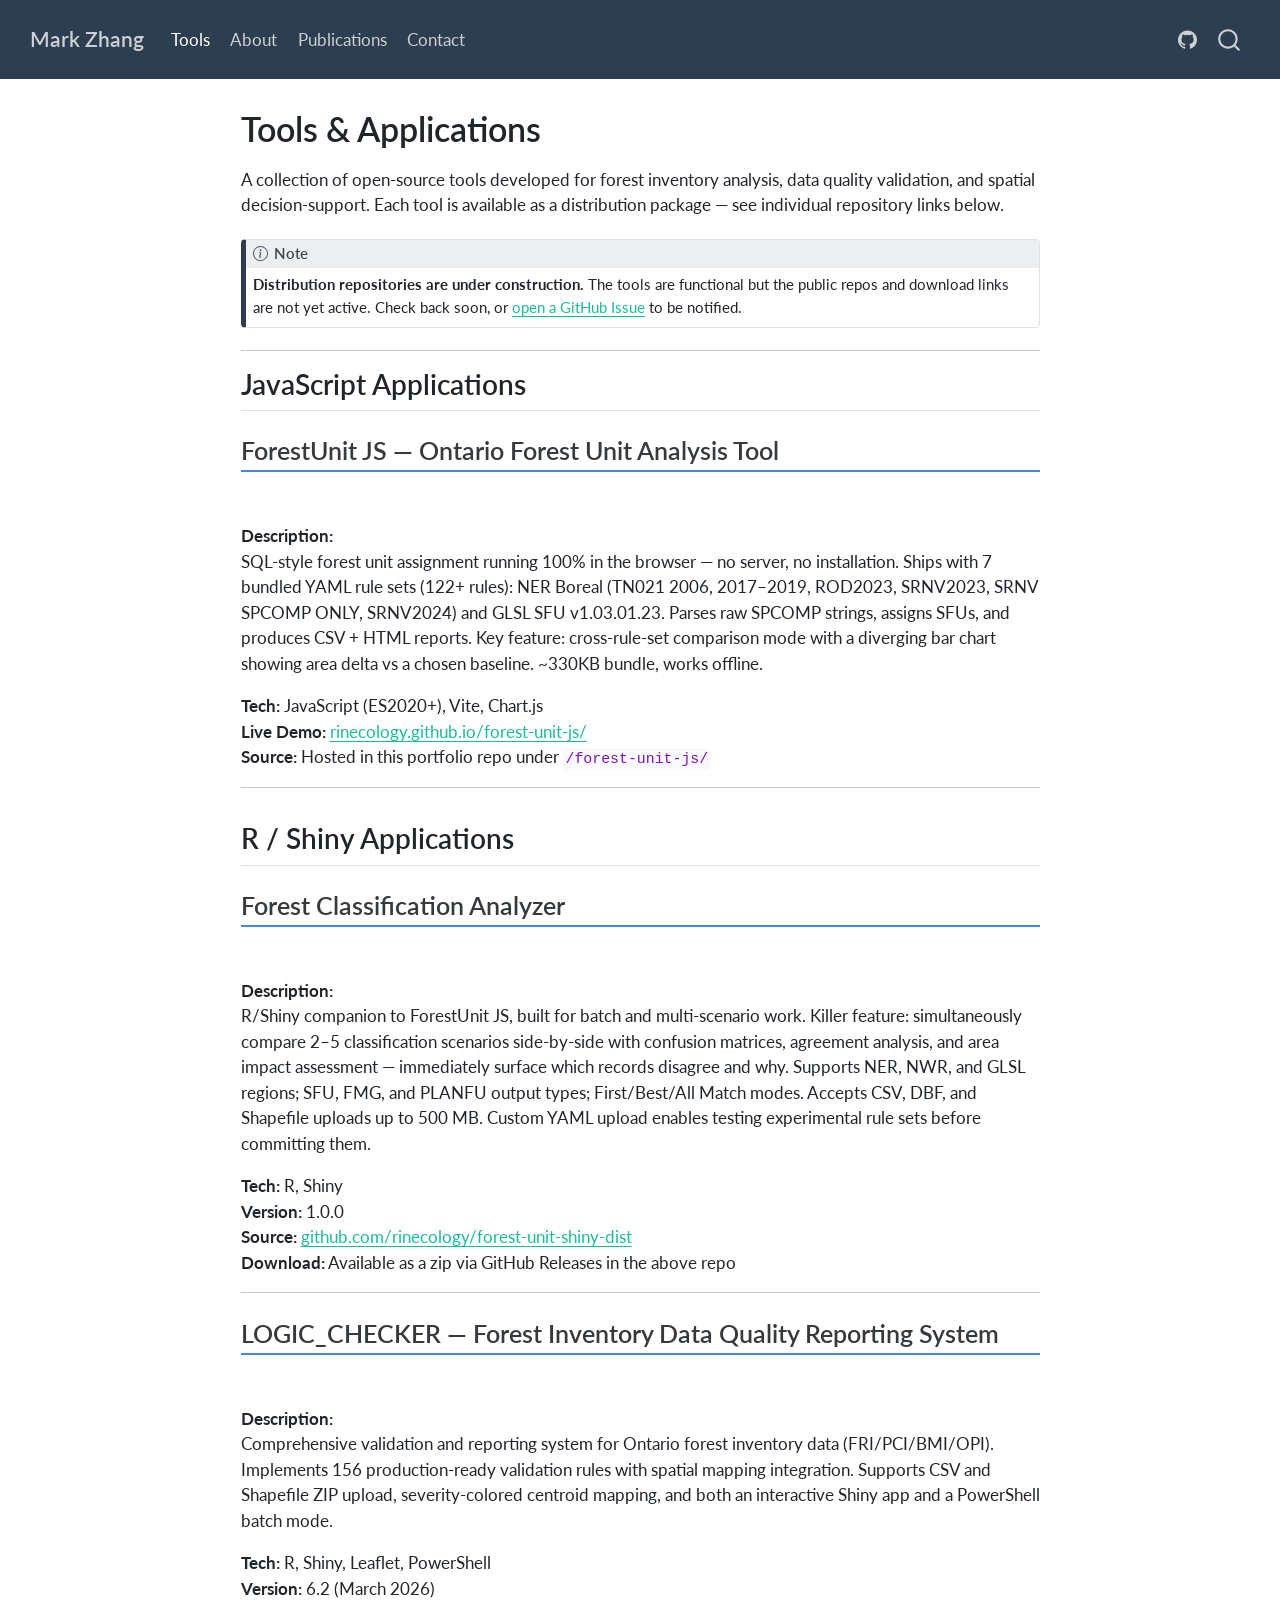
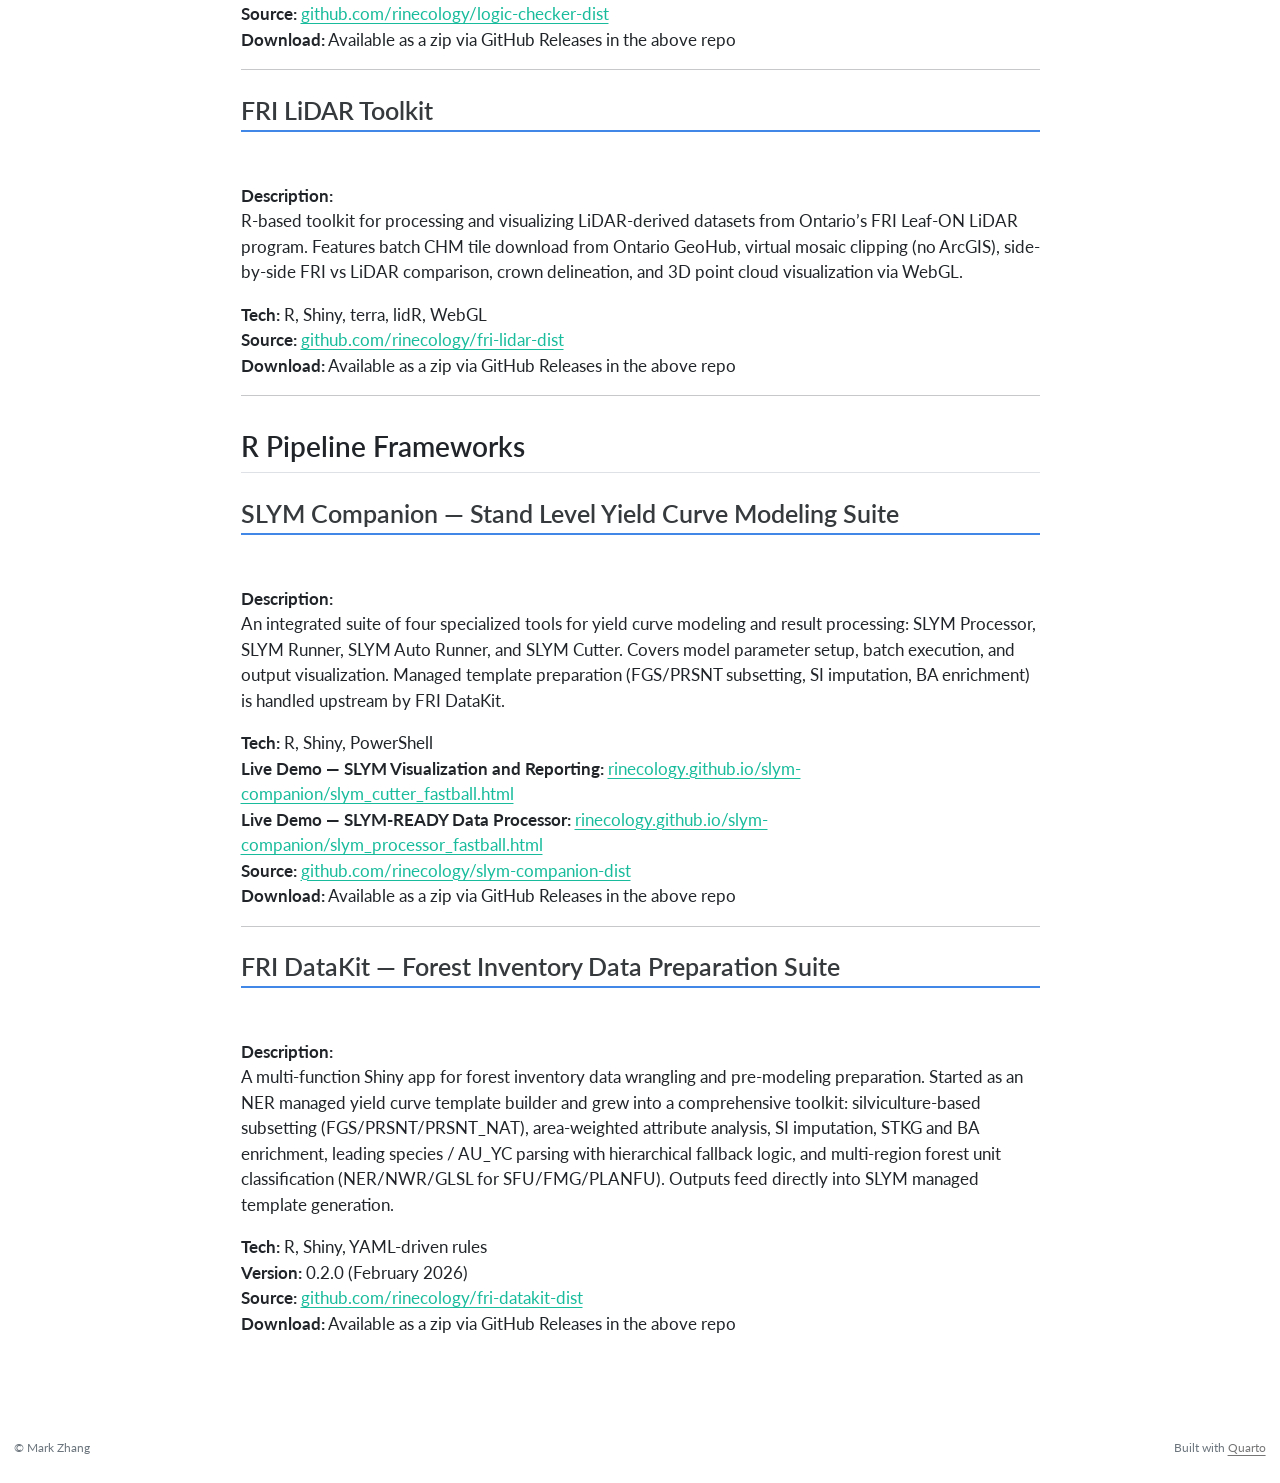
==== commit 64a587c1: "Built site for gh-pages" ====
--- a/index.html
+++ b/index.html
@@ -217,6 +217,8 @@
 <p><strong>Description:</strong><br>
 An integrated suite of four specialized tools for yield curve modeling and result processing: SLYM Processor, SLYM Runner, SLYM Auto Runner, and SLYM Cutter. Covers model parameter setup, batch execution, and output visualization. Managed template preparation (FGS/PRSNT subsetting, SI imputation, BA enrichment) is handled upstream by FRI DataKit.</p>
 <p><strong>Tech:</strong> R, Shiny, PowerShell<br>
+<strong>Live Demo — SLYM Visualization and Reporting:</strong> <a href="https://rinecology.github.io/slym-companion/slym_cutter_fastball.html">rinecology.github.io/slym-companion/slym_cutter_fastball.html</a><br>
+<strong>Live Demo — SLYM-READY Data Processor:</strong> <a href="https://rinecology.github.io/slym-companion/slym_processor_fastball.html">rinecology.github.io/slym-companion/slym_processor_fastball.html</a><br>
 <strong>Source:</strong> <a href="https://github.com/rinecology/slym-companion-dist">github.com/rinecology/slym-companion-dist</a><br>
 <strong>Download:</strong> Available as a zip via GitHub Releases in the above repo</p>
 <hr>
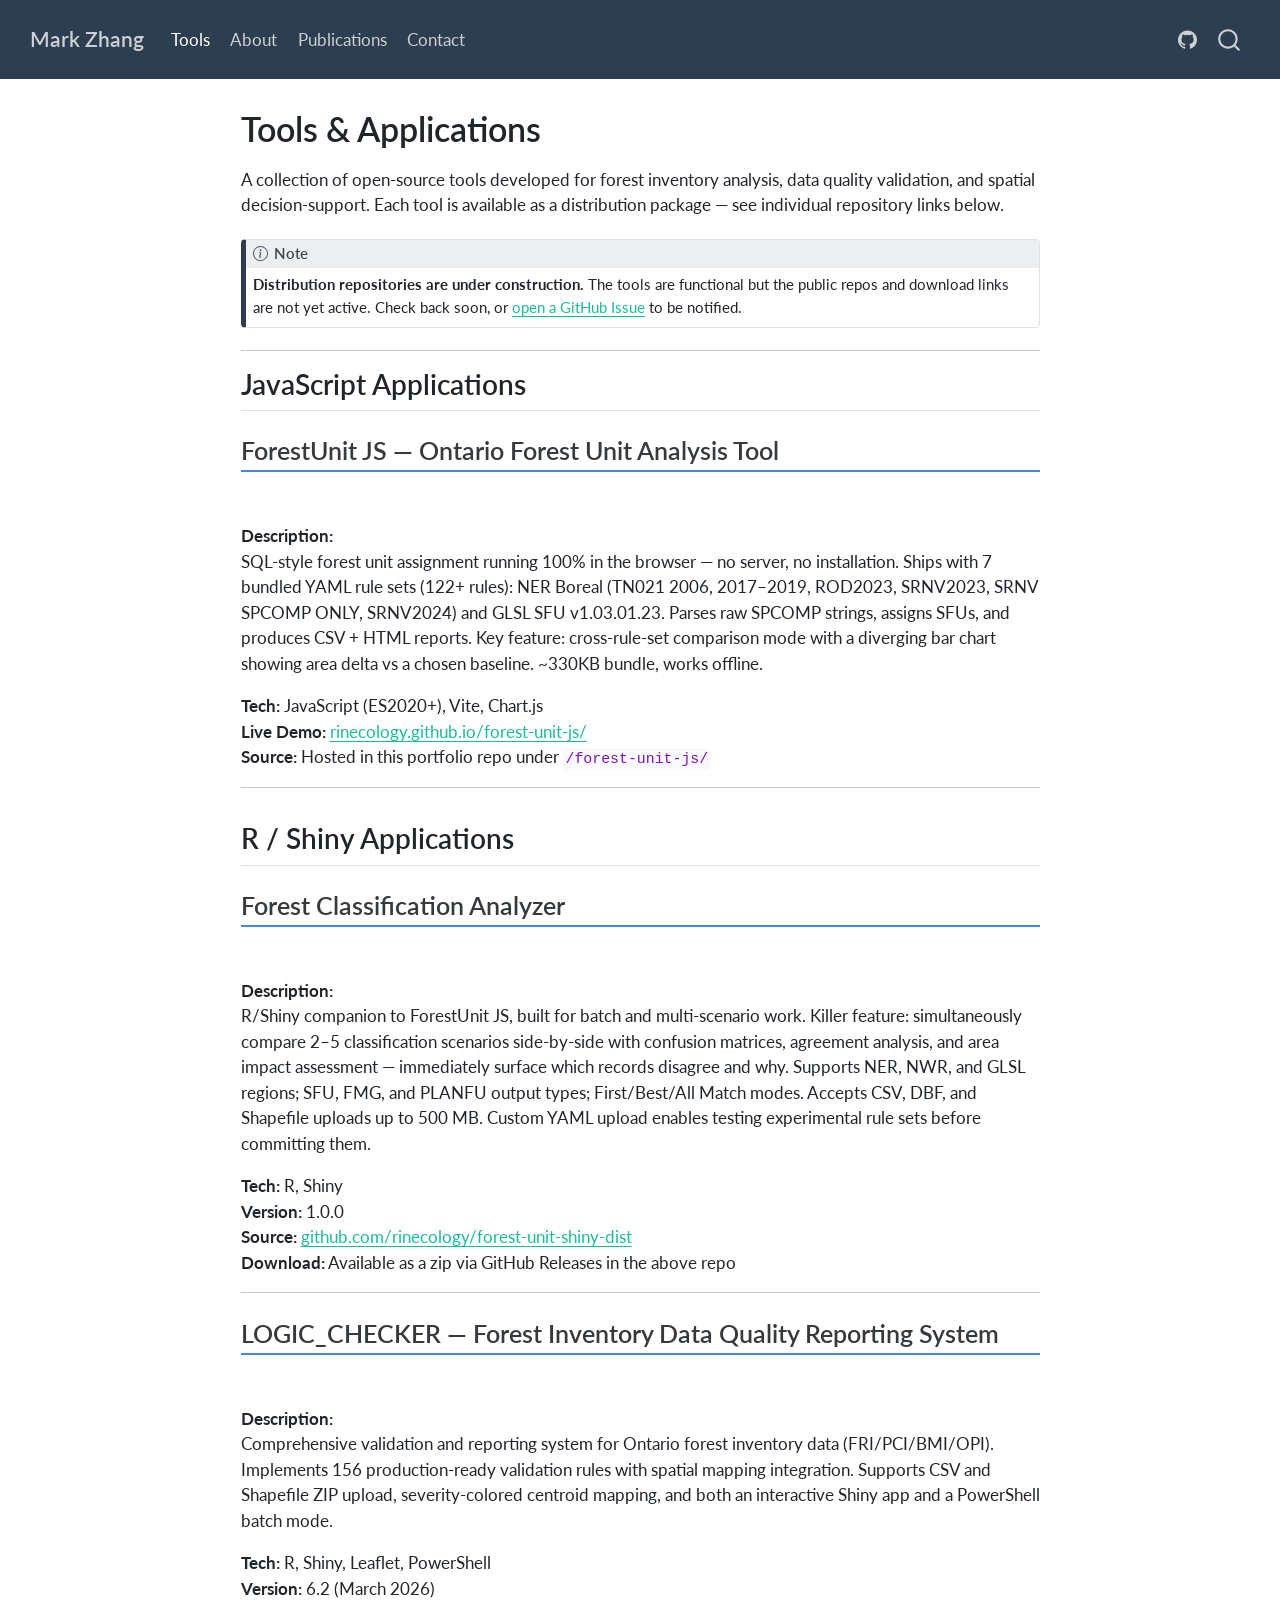
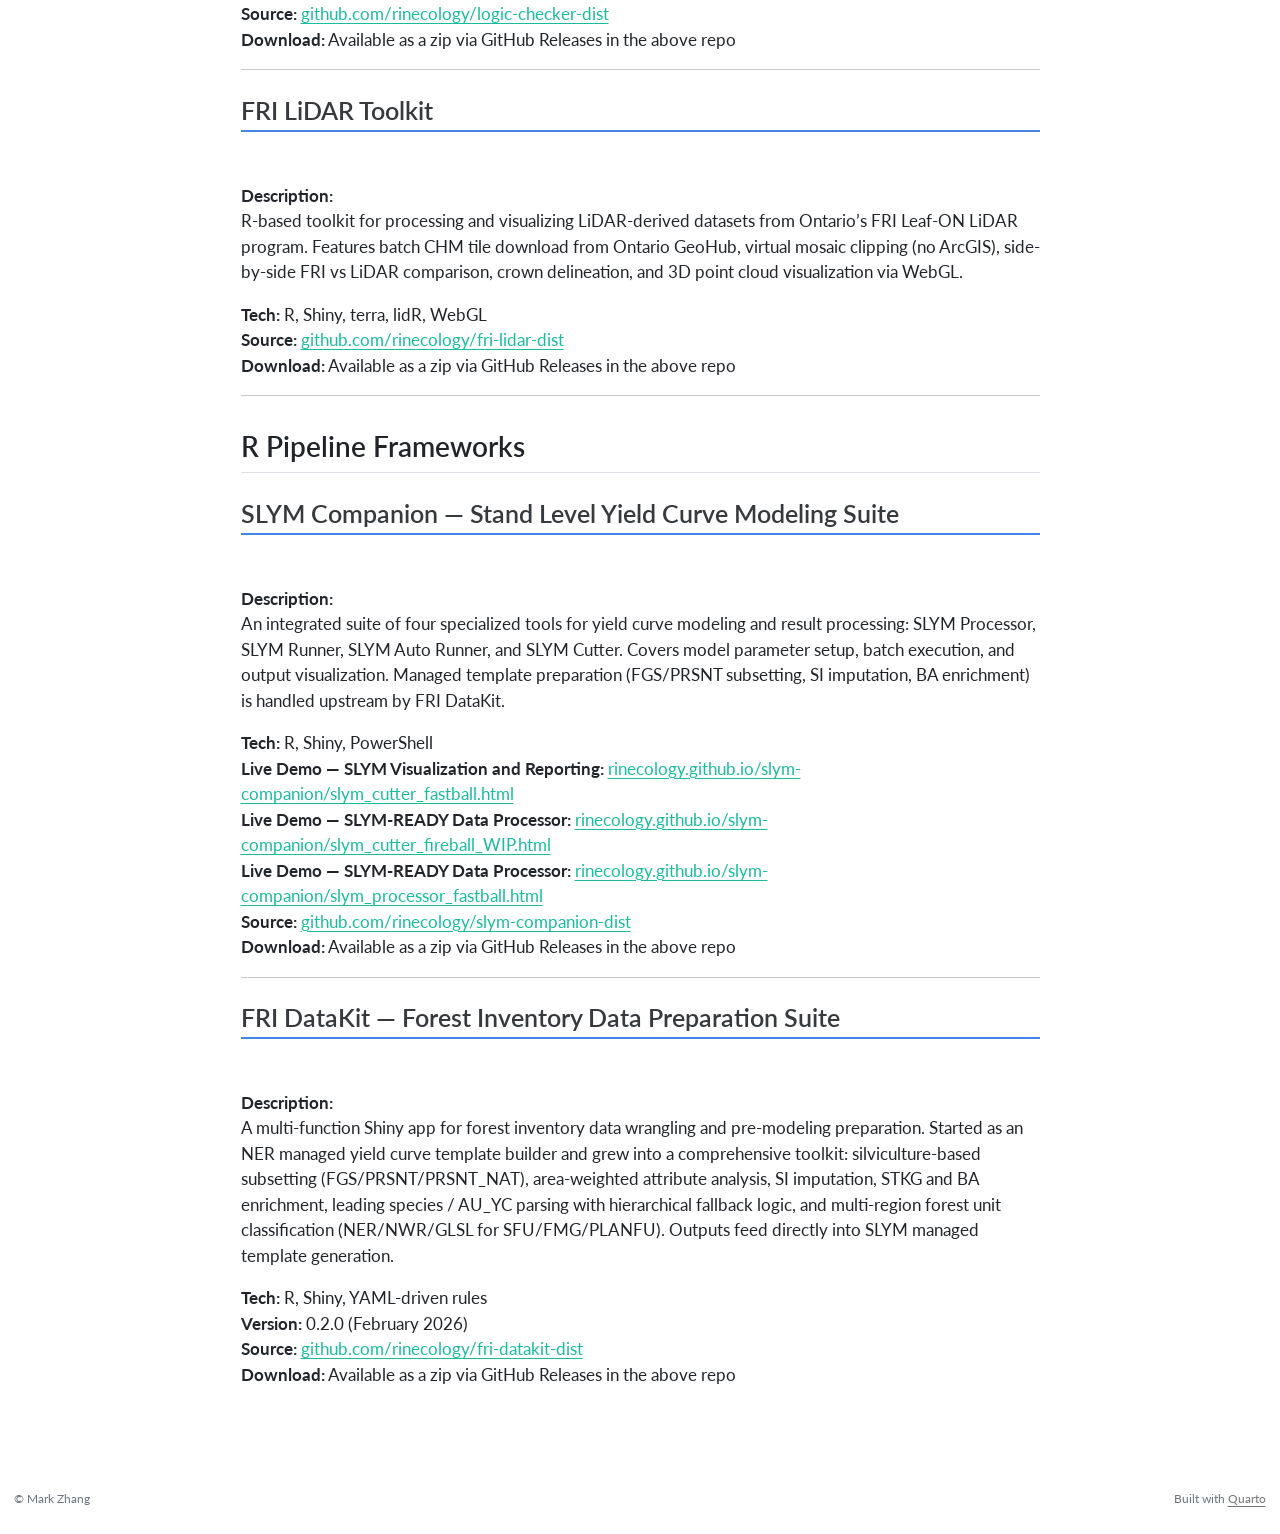
==== commit da45657f: "Update index.html Corrected an typo." ====
--- a/index.html
+++ b/index.html
@@ -218,6 +218,7 @@
 An integrated suite of four specialized tools for yield curve modeling and result processing: SLYM Processor, SLYM Runner, SLYM Auto Runner, and SLYM Cutter. Covers model parameter setup, batch execution, and output visualization. Managed template preparation (FGS/PRSNT subsetting, SI imputation, BA enrichment) is handled upstream by FRI DataKit.</p>
 <p><strong>Tech:</strong> R, Shiny, PowerShell<br>
 <strong>Live Demo — SLYM Visualization and Reporting:</strong> <a href="https://rinecology.github.io/slym-companion/slym_cutter_fastball.html">rinecology.github.io/slym-companion/slym_cutter_fastball.html</a><br>
+<strong>Live Demo — SLYM-READY Data Processor:</strong> <a href="https://rinecology.github.io/slym-companion/slym_cutter_fireball_WIP.html">rinecology.github.io/slym-companion/slym_cutter_fireball_WIP.html</a><br>
 <strong>Live Demo — SLYM-READY Data Processor:</strong> <a href="https://rinecology.github.io/slym-companion/slym_processor_fastball.html">rinecology.github.io/slym-companion/slym_processor_fastball.html</a><br>
 <strong>Source:</strong> <a href="https://github.com/rinecology/slym-companion-dist">github.com/rinecology/slym-companion-dist</a><br>
 <strong>Download:</strong> Available as a zip via GitHub Releases in the above repo</p>
@@ -655,4 +656,4 @@
 
 
 
-</body></html>+</body></html>
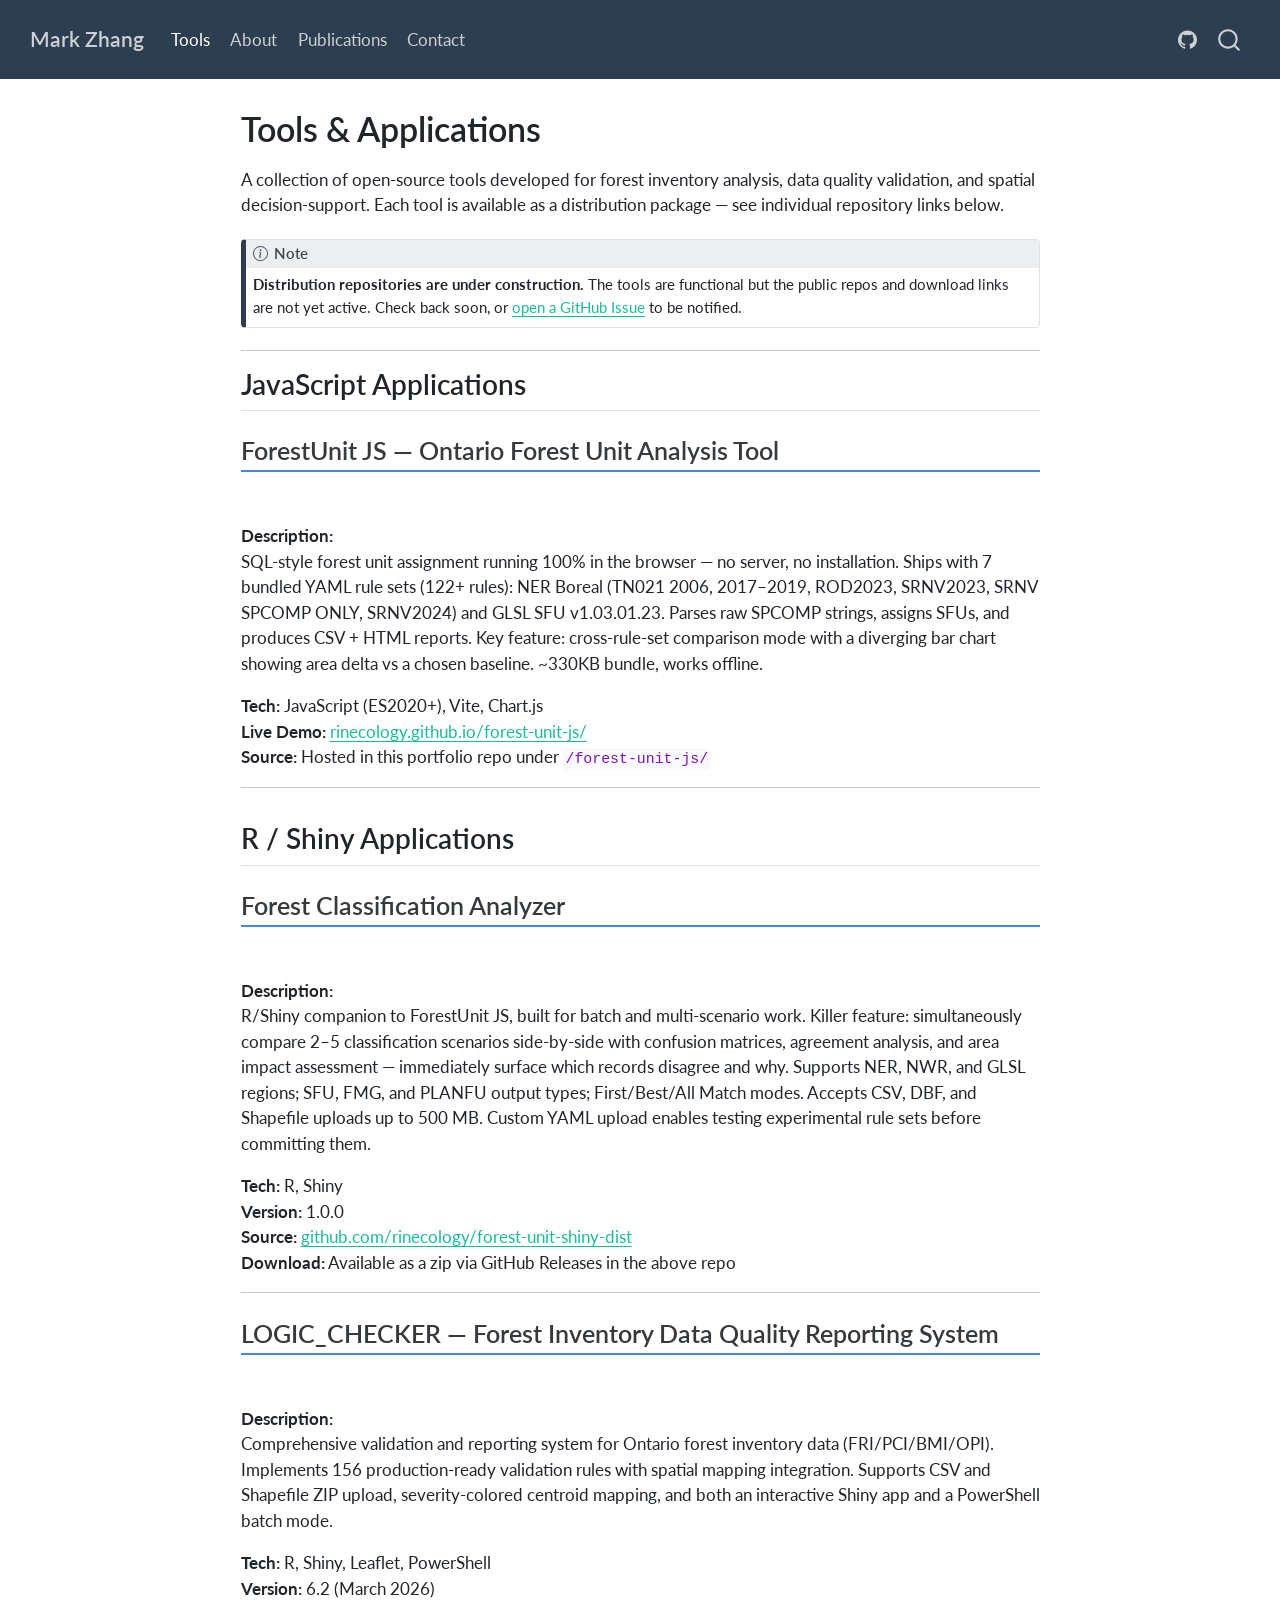
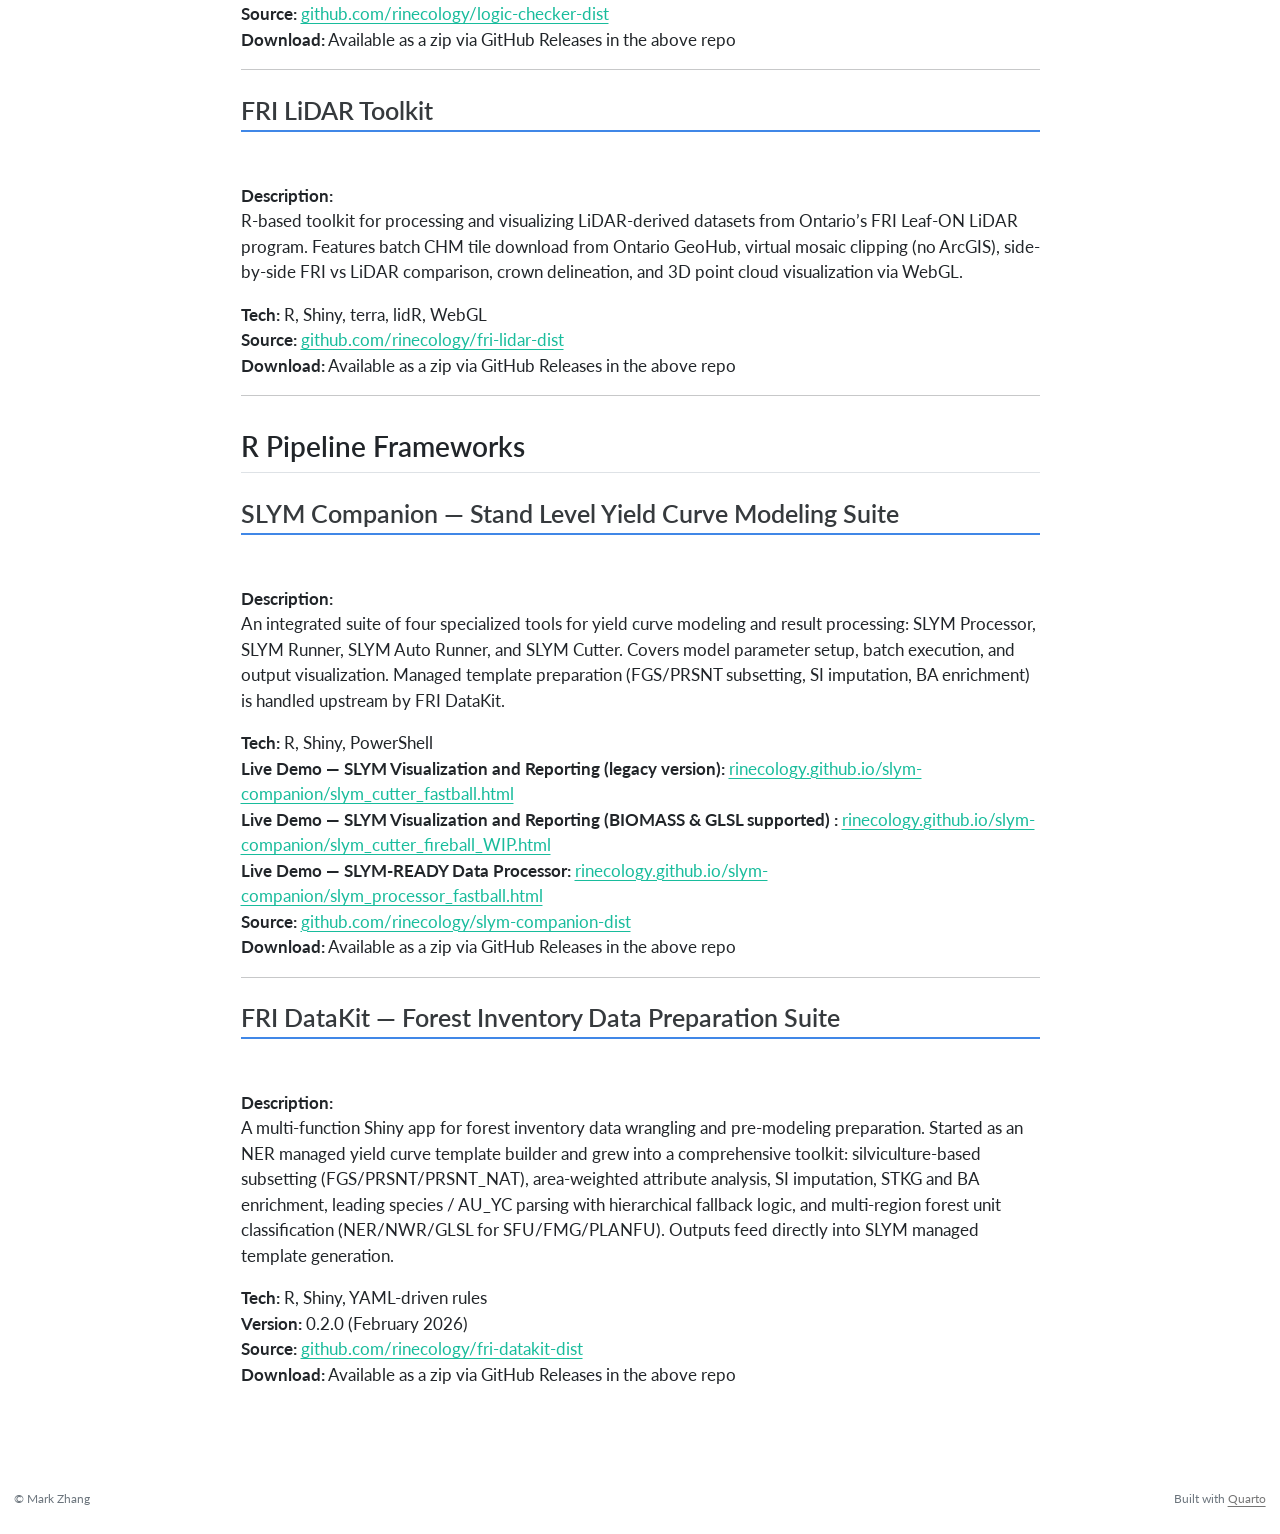
==== commit e8941f6f: "Update index.html to include the updated slym cutter." ====
--- a/index.html
+++ b/index.html
@@ -217,8 +217,8 @@
 <p><strong>Description:</strong><br>
 An integrated suite of four specialized tools for yield curve modeling and result processing: SLYM Processor, SLYM Runner, SLYM Auto Runner, and SLYM Cutter. Covers model parameter setup, batch execution, and output visualization. Managed template preparation (FGS/PRSNT subsetting, SI imputation, BA enrichment) is handled upstream by FRI DataKit.</p>
 <p><strong>Tech:</strong> R, Shiny, PowerShell<br>
-<strong>Live Demo — SLYM Visualization and Reporting:</strong> <a href="https://rinecology.github.io/slym-companion/slym_cutter_fastball.html">rinecology.github.io/slym-companion/slym_cutter_fastball.html</a><br>
-<strong>Live Demo — SLYM-READY Data Processor:</strong> <a href="https://rinecology.github.io/slym-companion/slym_cutter_fireball_WIP.html">rinecology.github.io/slym-companion/slym_cutter_fireball_WIP.html</a><br>
+<strong>Live Demo — SLYM Visualization and Reporting (legacy version):</strong> <a href="https://rinecology.github.io/slym-companion/slym_cutter_fastball.html">rinecology.github.io/slym-companion/slym_cutter_fastball.html</a><br>
+<strong>Live Demo — SLYM Visualization and Reporting (BIOMASS & GLSL supported) :</strong> <a href="https://rinecology.github.io/slym-companion/slym_cutter_fireball_WIP.html">rinecology.github.io/slym-companion/slym_cutter_fireball_WIP.html</a><br>
 <strong>Live Demo — SLYM-READY Data Processor:</strong> <a href="https://rinecology.github.io/slym-companion/slym_processor_fastball.html">rinecology.github.io/slym-companion/slym_processor_fastball.html</a><br>
 <strong>Source:</strong> <a href="https://github.com/rinecology/slym-companion-dist">github.com/rinecology/slym-companion-dist</a><br>
 <strong>Download:</strong> Available as a zip via GitHub Releases in the above repo</p>
